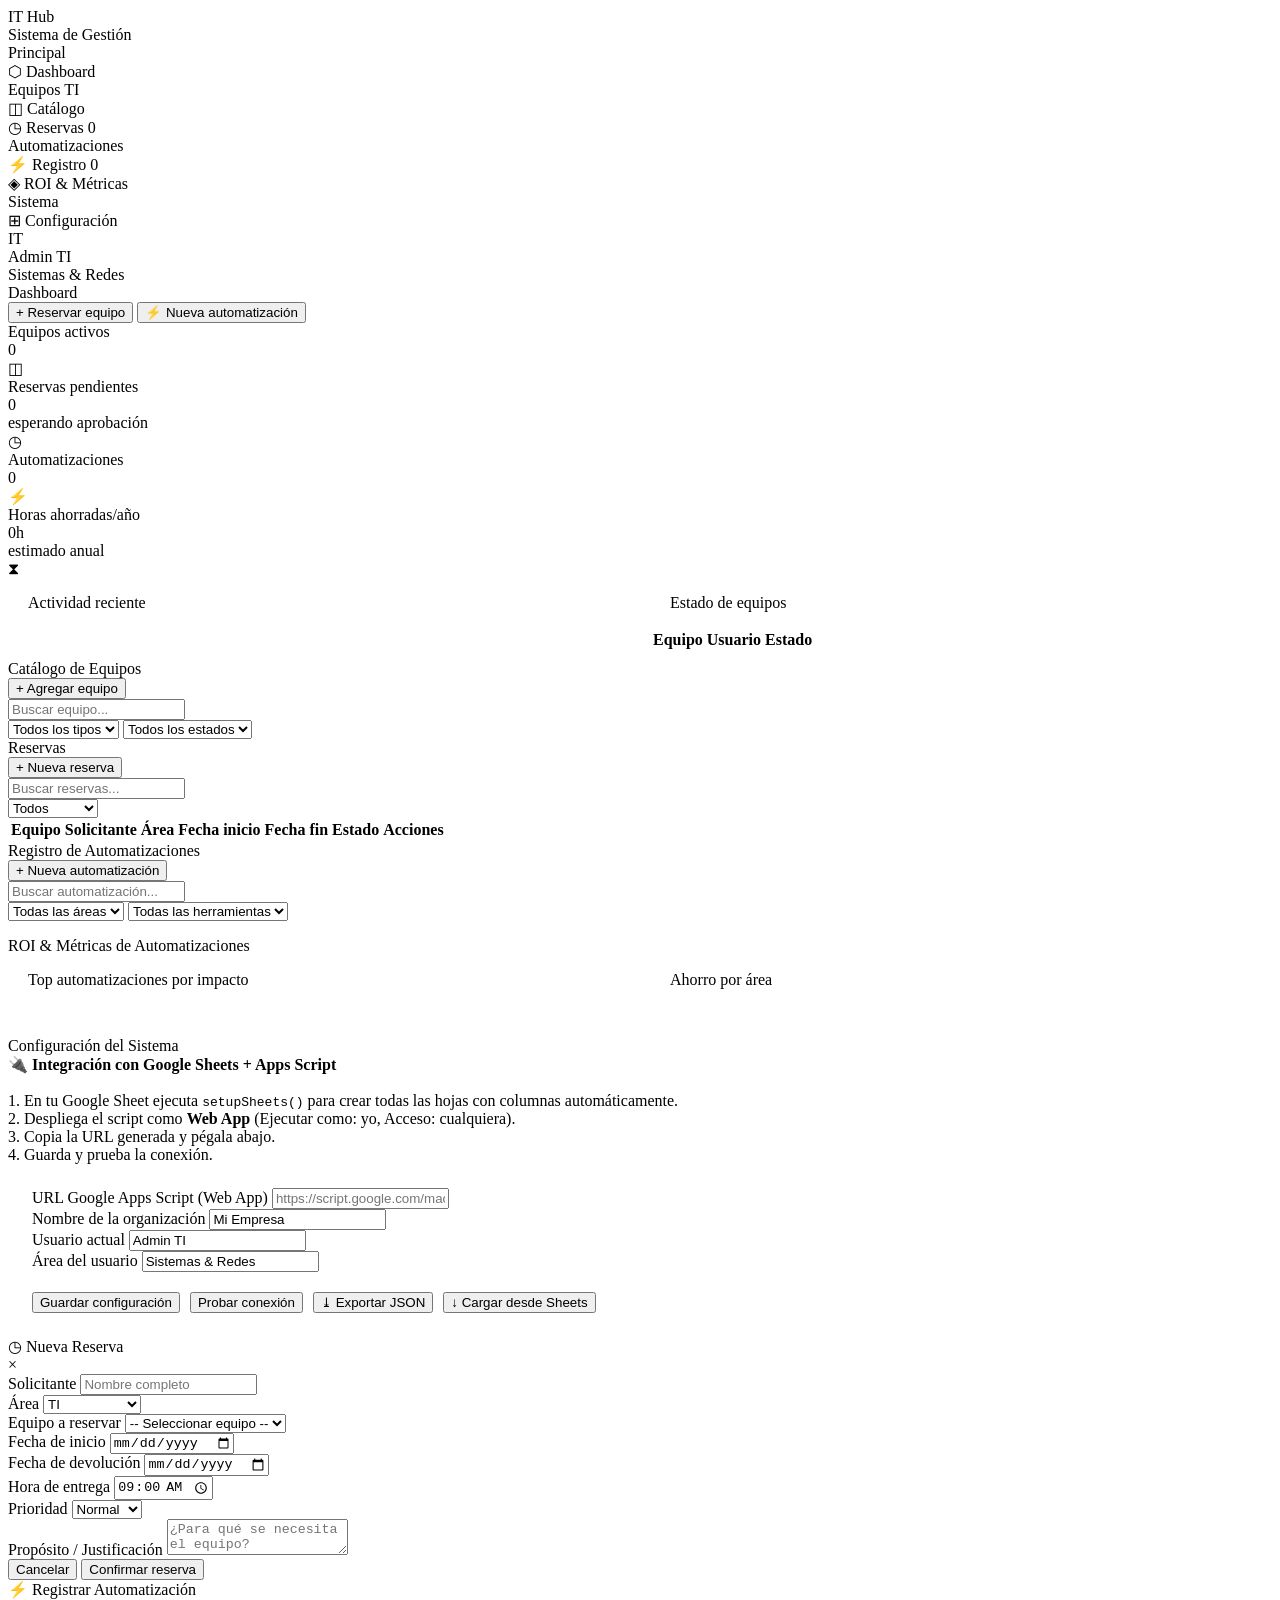
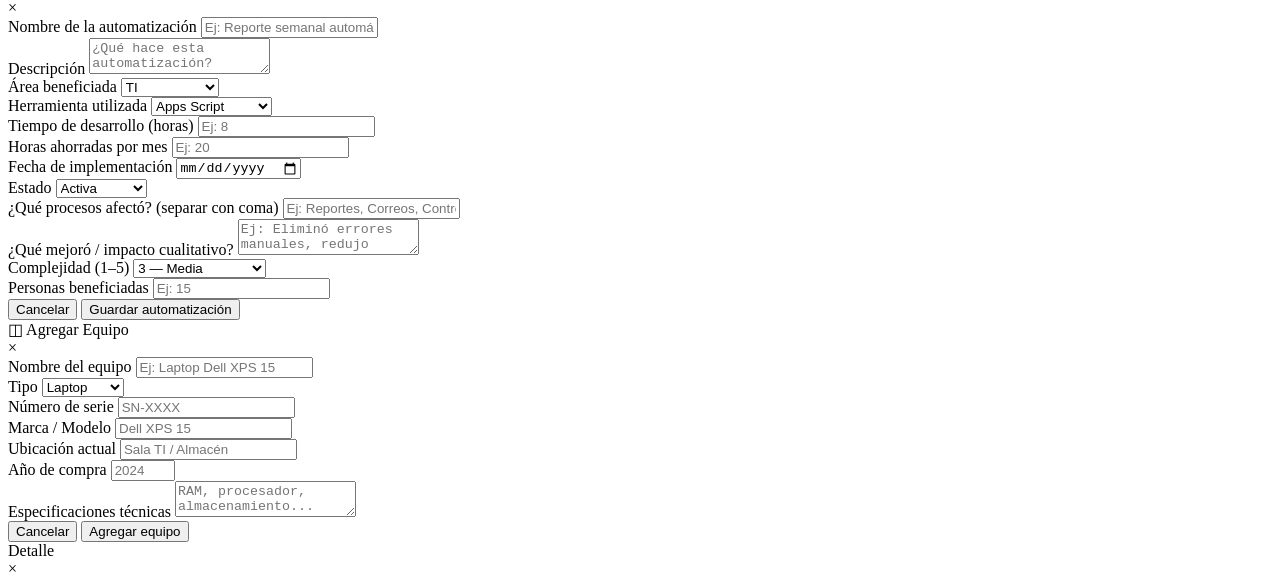
==== index.html @ d5c5d1ca "Fix link rel attribute for styles.css" ====
<!DOCTYPE html>
<html lang="es">
<head>
  <meta charset="UTF-8">
  <meta name="viewport" content="width=device-width, initial-scale=1.0">
  <title>IT Hub — Reservas & Automatizaciones</title>
  <link rel="css/stylesheet" href="styles.css">
</head>
<body>

<!-- SIDEBAR -->
<aside class="sidebar">
  <div class="logo">
    <div class="logo-mark"><div class="dot"></div> IT Hub</div>
    <div class="logo-sub">Sistema de Gestión</div>
  </div>
  <nav class="nav">
    <div class="nav-section-label">Principal</div>
    <div class="nav-item active" onclick="navigate('dashboard', this)">
      <span class="nav-icon">⬡</span> Dashboard
    </div>
    <div class="nav-section-label">Equipos TI</div>
    <div class="nav-item" onclick="navigate('catalogo', this)">
      <span class="nav-icon">◫</span> Catálogo
    </div>
    <div class="nav-item" onclick="navigate('reservas', this)">
      <span class="nav-icon">◷</span> Reservas
      <span class="nav-badge" id="badge-reservas">0</span>
    </div>
    <div class="nav-section-label">Automatizaciones</div>
    <div class="nav-item" onclick="navigate('automations', this)">
      <span class="nav-icon">⚡</span> Registro
      <span class="nav-badge" id="badge-auto">0</span>
    </div>
    <div class="nav-item" onclick="navigate('roi', this)">
      <span class="nav-icon">◈</span> ROI &amp; Métricas
    </div>
    <div class="nav-section-label">Sistema</div>
    <div class="nav-item" onclick="navigate('config', this)">
      <span class="nav-icon">⊞</span> Configuración
    </div>
  </nav>
  <div class="sidebar-footer">
    <div class="user-info">
      <div class="avatar">IT</div>
      <div>
        <div class="user-name" id="sidebar-user">Admin TI</div>
        <div class="user-role" id="sidebar-role">Sistemas &amp; Redes</div>
      </div>
    </div>
  </div>
</aside>

<!-- MAIN -->
<main class="main">
  <div class="topbar">
    <div class="page-title" id="page-title">Dashboard</div>
    <div class="topbar-actions">
      <button class="btn btn-ghost" onclick="openModal('modal-reserva')">+ Reservar equipo</button>
      <button class="btn btn-primary" onclick="openModal('modal-auto')">⚡ Nueva automatización</button>
    </div>
  </div>

  <div class="content">

    <!-- DASHBOARD -->
    <div class="page active" id="page-dashboard">
      <div class="stats-row">
        <div class="stat-card" style="--card-accent:var(--accent)">
          <div class="stat-label">Equipos activos</div>
          <div class="stat-value" id="st-equipos">0</div>
          <div class="stat-sub" id="st-equipos-sub"></div>
          <div class="stat-icon">◫</div>
        </div>
        <div class="stat-card" style="--card-accent:var(--accent4)">
          <div class="stat-label">Reservas pendientes</div>
          <div class="stat-value" id="st-reservas-hoy">0</div>
          <div class="stat-sub">esperando aprobación</div>
          <div class="stat-icon">◷</div>
        </div>
        <div class="stat-card" style="--card-accent:var(--accent2)">
          <div class="stat-label">Automatizaciones</div>
          <div class="stat-value" id="st-autos">0</div>
          <div class="stat-sub" id="st-autos-sub"></div>
          <div class="stat-icon">⚡</div>
        </div>
        <div class="stat-card" style="--card-accent:var(--accent3)">
          <div class="stat-label">Horas ahorradas/año</div>
          <div class="stat-value" id="st-horas">0h</div>
          <div class="stat-sub">estimado anual</div>
          <div class="stat-icon">⧗</div>
        </div>
      </div>
      <div style="display:grid;grid-template-columns:1fr 1fr;gap:20px">
        <div class="table-wrap">
          <div style="padding:16px 20px;border-bottom:1px solid var(--border)">
            <div class="section-title">Actividad reciente</div>
          </div>
          <div style="padding:16px 20px">
            <div class="timeline" id="timeline-activity"></div>
          </div>
        </div>
        <div class="table-wrap">
          <div style="padding:16px 20px;border-bottom:1px solid var(--border)">
            <div class="section-title">Estado de equipos</div>
          </div>
          <table>
            <thead><tr><th>Equipo</th><th>Usuario</th><th>Estado</th></tr></thead>
            <tbody id="table-dashboard-equipos"></tbody>
          </table>
        </div>
      </div>
    </div>

    <!-- CATÁLOGO -->
    <div class="page" id="page-catalogo">
      <div class="section-header">
        <div class="section-title">Catálogo de Equipos</div>
        <button class="btn btn-ghost" onclick="openModal('modal-equipo')">+ Agregar equipo</button>
      </div>
      <div class="table-filters">
        <div class="search-wrap">
          <input class="search-input" type="text" id="search-catalogo" placeholder="Buscar equipo..." oninput="renderCatalogo()">
        </div>
        <select class="filter-select" id="filter-tipo" onchange="renderCatalogo()">
          <option value="">Todos los tipos</option>
          <option>Laptop</option><option>Monitor</option><option>Teléfono</option>
          <option>Tablet</option><option>Proyector</option><option>Impresora</option>
          <option>Switch</option><option>Router</option><option>Servidor</option>
        </select>
        <select class="filter-select" id="filter-estado-cat" onchange="renderCatalogo()">
          <option value="">Todos los estados</option>
          <option>Disponible</option><option>En uso</option><option>Mantenimiento</option>
        </select>
      </div>
      <div class="equipment-grid" id="equip-grid"></div>
    </div>

    <!-- RESERVAS -->
    <div class="page" id="page-reservas">
      <div class="section-header">
        <div class="section-title">Reservas</div>
        <button class="btn btn-primary" onclick="openModal('modal-reserva')">+ Nueva reserva</button>
      </div>
      <div class="cal-strip" id="cal-strip"></div>
      <div class="table-wrap">
        <div class="table-filters">
          <div class="search-wrap">
            <input class="search-input" type="text" id="search-reservas" placeholder="Buscar reservas..." oninput="renderReservas()">
          </div>
          <select class="filter-select" id="filter-estado-res" onchange="renderReservas()">
            <option value="">Todos</option>
            <option>Aprobada</option><option>Pendiente</option>
            <option>Rechazada</option><option>Devuelta</option>
          </select>
        </div>
        <table>
          <thead>
            <tr>
              <th>Equipo</th><th>Solicitante</th><th>Área</th>
              <th>Fecha inicio</th><th>Fecha fin</th><th>Estado</th><th>Acciones</th>
            </tr>
          </thead>
          <tbody id="table-reservas"></tbody>
        </table>
      </div>
    </div>

    <!-- AUTOMATIZACIONES -->
    <div class="page" id="page-automations">
      <div class="section-header">
        <div class="section-title">Registro de Automatizaciones</div>
        <button class="btn btn-primary" onclick="openModal('modal-auto')">+ Nueva automatización</button>
      </div>
      <div class="table-filters" style="margin-bottom:16px">
        <div class="search-wrap">
          <input class="search-input" type="text" id="search-autos" placeholder="Buscar automatización..." oninput="renderAutos()">
        </div>
        <select class="filter-select" id="filter-area-auto" onchange="renderAutos()">
          <option value="">Todas las áreas</option>
          <option>TI</option><option>RRHH</option><option>Finanzas</option>
          <option>Operaciones</option><option>Ventas</option><option>Logística</option><option>Marketing</option>
        </select>
        <select class="filter-select" id="filter-herramienta" onchange="renderAutos()">
          <option value="">Todas las herramientas</option>
          <option>Apps Script</option><option>Power Automate</option><option>Python</option>
          <option>Zapier</option><option>Make</option><option>n8n</option>
        </select>
      </div>
      <div class="auto-grid" id="auto-grid"></div>
    </div>

    <!-- ROI -->
    <div class="page" id="page-roi">
      <div class="section-header">
        <div class="section-title">ROI &amp; Métricas de Automatizaciones</div>
      </div>
      <div class="roi-box" id="roi-summary"></div>
      <div style="display:grid;grid-template-columns:1fr 1fr;gap:20px">
        <div class="table-wrap">
          <div style="padding:16px 20px;border-bottom:1px solid var(--border)">
            <div class="section-title">Top automatizaciones por impacto</div>
          </div>
          <div style="padding:16px 20px" id="roi-top-list"></div>
        </div>
        <div class="table-wrap">
          <div style="padding:16px 20px;border-bottom:1px solid var(--border)">
            <div class="section-title">Ahorro por área</div>
          </div>
          <div style="padding:16px 20px" id="roi-by-area"></div>
        </div>
      </div>
    </div>

    <!-- CONFIG -->
    <div class="page" id="page-config">
      <div class="section-header">
        <div class="section-title">Configuración del Sistema</div>
      </div>
      <div class="gs-info">
        <strong>🔌 Integración con Google Sheets + Apps Script</strong><br><br>
        1. En tu Google Sheet ejecuta <code>setupSheets()</code> para crear todas las hojas con columnas automáticamente.<br>
        2. Despliega el script como <strong>Web App</strong> (Ejecutar como: yo, Acceso: cualquiera).<br>
        3. Copia la URL generada y pégala abajo.<br>
        4. Guarda y prueba la conexión.
      </div>
      <div class="table-wrap" style="padding:24px">
        <div class="form-grid">
          <div class="form-group">
            <label class="form-label">URL Google Apps Script (Web App)</label>
            <input class="form-input" type="text" id="gs-url" placeholder="https://script.google.com/macros/s/.../exec">
          </div>
          <div class="form-group">
            <label class="form-label">Nombre de la organización</label>
            <input class="form-input" type="text" id="org-name" value="Mi Empresa">
          </div>
          <div class="form-group">
            <label class="form-label">Usuario actual</label>
            <input class="form-input" type="text" id="current-user" value="Admin TI">
          </div>
          <div class="form-group">
            <label class="form-label">Área del usuario</label>
            <input class="form-input" type="text" id="current-area" value="Sistemas &amp; Redes">
          </div>
        </div>
        <div style="margin-top:20px;display:flex;gap:10px">
          <button class="btn btn-primary" onclick="saveConfig()">Guardar configuración</button>
          <button class="btn btn-ghost" onclick="testConnection()">Probar conexión</button>
          <button class="btn btn-ghost" onclick="exportData()">⤓ Exportar JSON</button>
          <button class="btn btn-ghost" onclick="loadFromGS()">↓ Cargar desde Sheets</button>
        </div>
      </div>
    </div>

  </div><!-- /content -->
</main>

<!-- MODAL: Nueva Reserva -->
<div class="modal-overlay" id="modal-reserva">
  <div class="modal">
    <div class="modal-header">
      <div class="modal-title">◷ Nueva Reserva</div>
      <div class="modal-close" onclick="closeModal('modal-reserva')">×</div>
    </div>
    <div class="modal-body">
      <div class="form-grid">
        <div class="form-group">
          <label class="form-label">Solicitante</label>
          <input class="form-input" id="r-solicitante" type="text" placeholder="Nombre completo">
        </div>
        <div class="form-group">
          <label class="form-label">Área</label>
          <select class="form-select" id="r-area">
            <option>TI</option><option>RRHH</option><option>Finanzas</option>
            <option>Operaciones</option><option>Ventas</option><option>Logística</option><option>Marketing</option>
          </select>
        </div>
        <div class="form-group form-full">
          <label class="form-label">Equipo a reservar</label>
          <select class="form-select" id="r-equipo"><option value="">-- Seleccionar equipo --</option></select>
        </div>
        <div class="form-group">
          <label class="form-label">Fecha de inicio</label>
          <input class="form-input" id="r-inicio" type="date">
        </div>
        <div class="form-group">
          <label class="form-label">Fecha de devolución</label>
          <input class="form-input" id="r-fin" type="date">
        </div>
        <div class="form-group">
          <label class="form-label">Hora de entrega</label>
          <input class="form-input" id="r-hora" type="time" value="09:00">
        </div>
        <div class="form-group">
          <label class="form-label">Prioridad</label>
          <select class="form-select" id="r-prioridad">
            <option>Normal</option><option>Urgente</option><option>Baja</option>
          </select>
        </div>
        <div class="form-group form-full">
          <label class="form-label">Propósito / Justificación</label>
          <textarea class="form-textarea" id="r-proposito" placeholder="¿Para qué se necesita el equipo?"></textarea>
        </div>
      </div>
    </div>
    <div class="modal-footer">
      <button class="btn btn-ghost" onclick="closeModal('modal-reserva')">Cancelar</button>
      <button class="btn btn-primary" onclick="saveReserva()">Confirmar reserva</button>
    </div>
  </div>
</div>

<!-- MODAL: Nueva Automatización -->
<div class="modal-overlay" id="modal-auto">
  <div class="modal" style="max-width:640px">
    <div class="modal-header">
      <div class="modal-title">⚡ Registrar Automatización</div>
      <div class="modal-close" onclick="closeModal('modal-auto')">×</div>
    </div>
    <div class="modal-body">
      <div class="form-grid">
        <div class="form-group form-full">
          <label class="form-label">Nombre de la automatización</label>
          <input class="form-input" id="a-nombre" type="text" placeholder="Ej: Reporte semanal automático">
        </div>
        <div class="form-group form-full">
          <label class="form-label">Descripción</label>
          <textarea class="form-textarea" id="a-descripcion" placeholder="¿Qué hace esta automatización?"></textarea>
        </div>
        <div class="form-group">
          <label class="form-label">Área beneficiada</label>
          <select class="form-select" id="a-area">
            <option>TI</option><option>RRHH</option><option>Finanzas</option>
            <option>Operaciones</option><option>Ventas</option><option>Logística</option><option>Marketing</option>
          </select>
        </div>
        <div class="form-group">
          <label class="form-label">Herramienta utilizada</label>
          <select class="form-select" id="a-herramienta">
            <option>Apps Script</option><option>Power Automate</option><option>Python</option>
            <option>Zapier</option><option>Make</option><option>n8n</option><option>Otro</option>
          </select>
        </div>
        <div class="form-group">
          <label class="form-label">Tiempo de desarrollo (horas)</label>
          <input class="form-input" id="a-dev-horas" type="number" min="0.5" step="0.5" placeholder="Ej: 8">
        </div>
        <div class="form-group">
          <label class="form-label">Horas ahorradas por mes</label>
          <input class="form-input" id="a-ahorro" type="number" min="0" step="0.5" placeholder="Ej: 20">
        </div>
        <div class="form-group">
          <label class="form-label">Fecha de implementación</label>
          <input class="form-input" id="a-fecha" type="date">
        </div>
        <div class="form-group">
          <label class="form-label">Estado</label>
          <select class="form-select" id="a-estado">
            <option>Activa</option><option>En pruebas</option><option>Pausada</option><option>Deprecada</option>
          </select>
        </div>
        <div class="form-group form-full">
          <label class="form-label">¿Qué procesos afectó? (separar con coma)</label>
          <input class="form-input" id="a-afecto" type="text" placeholder="Ej: Reportes, Correos, Control de BD">
        </div>
        <div class="form-group form-full">
          <label class="form-label">¿Qué mejoró / impacto cualitativo?</label>
          <textarea class="form-textarea" id="a-mejoro" placeholder="Ej: Eliminó errores manuales, redujo tiempo de respuesta..."></textarea>
        </div>
        <div class="form-group">
          <label class="form-label">Complejidad (1–5)</label>
          <select class="form-select" id="a-complejidad">
            <option value="1">1 — Muy simple</option>
            <option value="2">2 — Simple</option>
            <option value="3" selected>3 — Media</option>
            <option value="4">4 — Compleja</option>
            <option value="5">5 — Muy compleja</option>
          </select>
        </div>
        <div class="form-group">
          <label class="form-label">Personas beneficiadas</label>
          <input class="form-input" id="a-personas" type="number" min="1" placeholder="Ej: 15">
        </div>
      </div>
    </div>
    <div class="modal-footer">
      <button class="btn btn-ghost" onclick="closeModal('modal-auto')">Cancelar</button>
      <button class="btn btn-primary" onclick="saveAuto()">Guardar automatización</button>
    </div>
  </div>
</div>

<!-- MODAL: Agregar Equipo -->
<div class="modal-overlay" id="modal-equipo">
  <div class="modal">
    <div class="modal-header">
      <div class="modal-title">◫ Agregar Equipo</div>
      <div class="modal-close" onclick="closeModal('modal-equipo')">×</div>
    </div>
    <div class="modal-body">
      <div class="form-grid">
        <div class="form-group form-full">
          <label class="form-label">Nombre del equipo</label>
          <input class="form-input" id="e-nombre" type="text" placeholder="Ej: Laptop Dell XPS 15">
        </div>
        <div class="form-group">
          <label class="form-label">Tipo</label>
          <select class="form-select" id="e-tipo">
            <option>Laptop</option><option>Monitor</option><option>Teléfono</option>
            <option>Tablet</option><option>Proyector</option><option>Impresora</option>
            <option>Switch</option><option>Router</option><option>Servidor</option>
          </select>
        </div>
        <div class="form-group">
          <label class="form-label">Número de serie</label>
          <input class="form-input" id="e-serie" type="text" placeholder="SN-XXXX">
        </div>
        <div class="form-group">
          <label class="form-label">Marca / Modelo</label>
          <input class="form-input" id="e-modelo" type="text" placeholder="Dell XPS 15">
        </div>
        <div class="form-group">
          <label class="form-label">Ubicación actual</label>
          <input class="form-input" id="e-ubicacion" type="text" placeholder="Sala TI / Almacén">
        </div>
        <div class="form-group">
          <label class="form-label">Año de compra</label>
          <input class="form-input" id="e-anio" type="number" placeholder="2024" min="2000" max="2030">
        </div>
        <div class="form-group form-full">
          <label class="form-label">Especificaciones técnicas</label>
          <textarea class="form-textarea" id="e-specs" placeholder="RAM, procesador, almacenamiento..."></textarea>
        </div>
      </div>
    </div>
    <div class="modal-footer">
      <button class="btn btn-ghost" onclick="closeModal('modal-equipo')">Cancelar</button>
      <button class="btn btn-primary" onclick="saveEquipo()">Agregar equipo</button>
    </div>
  </div>
</div>

<!-- MODAL: Detalle -->
<div class="modal-overlay" id="modal-detail">
  <div class="modal" style="max-width:500px">
    <div class="modal-header">
      <div class="modal-title" id="detail-title">Detalle</div>
      <div class="modal-close" onclick="closeModal('modal-detail')">×</div>
    </div>
    <div class="modal-body" id="detail-body"></div>
    <div class="modal-footer" id="detail-footer"></div>
  </div>
</div>

<!-- TOASTS -->
<div class="toast-container" id="toasts"></div>

<script src="app.js"></script>
</body>
</html>
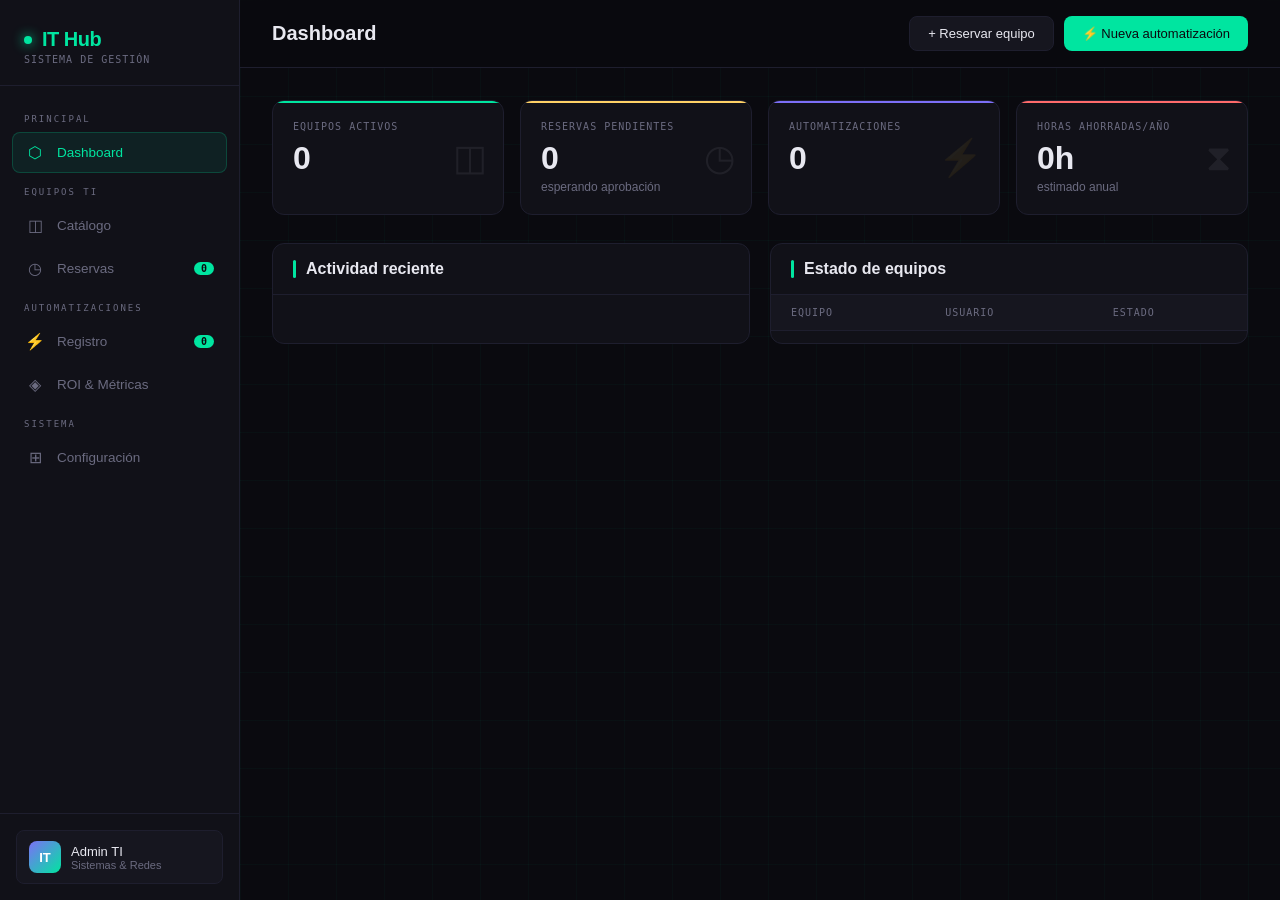
==== commit a6899c8f: "Fix link to stylesheet in index.html" ====
--- a/index.html
+++ b/index.html
@@ -4,7 +4,7 @@
   <meta charset="UTF-8">
   <meta name="viewport" content="width=device-width, initial-scale=1.0">
   <title>IT Hub — Reservas & Automatizaciones</title>
-  <link rel="css/stylesheet" href="styles.css">
+  <link rel="stylesheet" href="css/style.css">
 </head>
 <body>
 
--- a/css/style.css
+++ b/css/style.css
@@ -0,0 +1,1009 @@
+:root {
+    --bg: #0a0a0f;
+    --surface: #111118;
+    --surface2: #16161f;
+    --border: #1e1e2e;
+    --accent: #00e5a0;
+    --accent2: #7c6ff7;
+    --accent3: #ff6b6b;
+    --accent4: #ffd166;
+    --text: #e8e8f0;
+    --muted: #6b6b80;
+    --card-glow: rgba(0,229,160,0.06);
+  }
+
+  * { margin: 0; padding: 0; box-sizing: border-box; }
+
+  body {
+    font-family: 'IBM Plex Sans', sans-serif;
+    background: var(--bg);
+    color: var(--text);
+    min-height: 100vh;
+    overflow-x: hidden;
+  }
+
+  /* GRID BACKGROUND */
+  body::before {
+    content: '';
+    position: fixed;
+    inset: 0;
+    background-image:
+      linear-gradient(rgba(0,229,160,0.03) 1px, transparent 1px),
+      linear-gradient(90deg, rgba(0,229,160,0.03) 1px, transparent 1px);
+    background-size: 48px 48px;
+    pointer-events: none;
+    z-index: 0;
+  }
+
+  /* SIDEBAR */
+  .sidebar {
+    position: fixed;
+    left: 0; top: 0; bottom: 0;
+    width: 240px;
+    background: var(--surface);
+    border-right: 1px solid var(--border);
+    display: flex;
+    flex-direction: column;
+    z-index: 100;
+    padding: 0;
+  }
+
+  .logo {
+    padding: 28px 24px 20px;
+    border-bottom: 1px solid var(--border);
+  }
+
+  .logo-mark {
+    font-family: 'Syne', sans-serif;
+    font-weight: 800;
+    font-size: 20px;
+    color: var(--accent);
+    letter-spacing: -0.5px;
+    display: flex;
+    align-items: center;
+    gap: 10px;
+  }
+
+  .logo-mark .dot {
+    width: 8px; height: 8px;
+    background: var(--accent);
+    border-radius: 50%;
+    box-shadow: 0 0 12px var(--accent);
+    animation: pulse 2s ease-in-out infinite;
+  }
+
+  @keyframes pulse {
+    0%, 100% { opacity: 1; transform: scale(1); }
+    50% { opacity: 0.5; transform: scale(0.8); }
+  }
+
+  .logo-sub {
+    font-family: 'IBM Plex Mono', monospace;
+    font-size: 10px;
+    color: var(--muted);
+    margin-top: 3px;
+    letter-spacing: 1px;
+    text-transform: uppercase;
+  }
+
+  .nav {
+    flex: 1;
+    padding: 16px 12px;
+    display: flex;
+    flex-direction: column;
+    gap: 2px;
+  }
+
+  .nav-section-label {
+    font-family: 'IBM Plex Mono', monospace;
+    font-size: 9px;
+    color: var(--muted);
+    letter-spacing: 2px;
+    text-transform: uppercase;
+    padding: 12px 12px 6px;
+  }
+
+  .nav-item {
+    display: flex;
+    align-items: center;
+    gap: 12px;
+    padding: 10px 12px;
+    border-radius: 8px;
+    cursor: pointer;
+    transition: all 0.2s;
+    font-size: 13.5px;
+    color: var(--muted);
+    border: 1px solid transparent;
+    position: relative;
+  }
+
+  .nav-item:hover {
+    background: var(--surface2);
+    color: var(--text);
+    border-color: var(--border);
+  }
+
+  .nav-item.active {
+    background: rgba(0,229,160,0.08);
+    color: var(--accent);
+    border-color: rgba(0,229,160,0.2);
+  }
+
+  .nav-item.active .nav-icon { color: var(--accent); }
+
+  .nav-icon { font-size: 16px; width: 20px; text-align: center; }
+
+  .nav-badge {
+    margin-left: auto;
+    background: var(--accent);
+    color: var(--bg);
+    font-family: 'IBM Plex Mono', monospace;
+    font-size: 10px;
+    font-weight: 600;
+    padding: 1px 7px;
+    border-radius: 10px;
+  }
+
+  .sidebar-footer {
+    padding: 16px;
+    border-top: 1px solid var(--border);
+  }
+
+  .user-info {
+    display: flex;
+    align-items: center;
+    gap: 10px;
+    padding: 10px 12px;
+    border-radius: 8px;
+    background: var(--surface2);
+    border: 1px solid var(--border);
+  }
+
+  .avatar {
+    width: 32px; height: 32px;
+    border-radius: 8px;
+    background: linear-gradient(135deg, var(--accent2), var(--accent));
+    display: flex; align-items: center; justify-content: center;
+    font-family: 'Syne', sans-serif;
+    font-weight: 700;
+    font-size: 13px;
+    color: white;
+  }
+
+  .user-name { font-size: 13px; font-weight: 500; }
+  .user-role { font-size: 11px; color: var(--muted); }
+
+  /* MAIN */
+  .main {
+    margin-left: 240px;
+    min-height: 100vh;
+    position: relative;
+    z-index: 1;
+  }
+
+  /* TOPBAR */
+  .topbar {
+    position: sticky;
+    top: 0;
+    background: rgba(10,10,15,0.85);
+    backdrop-filter: blur(20px);
+    border-bottom: 1px solid var(--border);
+    padding: 16px 32px;
+    display: flex;
+    align-items: center;
+    justify-content: space-between;
+    z-index: 50;
+  }
+
+  .page-title {
+    font-family: 'Syne', sans-serif;
+    font-size: 20px;
+    font-weight: 700;
+    color: var(--text);
+  }
+
+  .topbar-actions { display: flex; gap: 10px; }
+
+  .btn {
+    display: inline-flex;
+    align-items: center;
+    gap: 8px;
+    padding: 9px 18px;
+    border-radius: 8px;
+    font-size: 13px;
+    font-weight: 500;
+    cursor: pointer;
+    border: none;
+    transition: all 0.2s;
+    font-family: 'IBM Plex Sans', sans-serif;
+  }
+
+  .btn-primary {
+    background: var(--accent);
+    color: var(--bg);
+  }
+
+  .btn-primary:hover { background: #00ffb5; transform: translateY(-1px); box-shadow: 0 4px 20px rgba(0,229,160,0.3); }
+
+  .btn-ghost {
+    background: var(--surface2);
+    color: var(--text);
+    border: 1px solid var(--border);
+  }
+
+  .btn-ghost:hover { border-color: var(--accent); color: var(--accent); }
+
+  .btn-danger {
+    background: rgba(255,107,107,0.15);
+    color: var(--accent3);
+    border: 1px solid rgba(255,107,107,0.3);
+  }
+  .btn-danger:hover { background: rgba(255,107,107,0.25); }
+
+  /* CONTENT */
+  .content { padding: 32px; }
+
+  /* PAGES */
+  .page { display: none; }
+  .page.active { display: block; }
+
+  /* STATS ROW */
+  .stats-row {
+    display: grid;
+    grid-template-columns: repeat(4, 1fr);
+    gap: 16px;
+    margin-bottom: 28px;
+  }
+
+  .stat-card {
+    background: var(--surface);
+    border: 1px solid var(--border);
+    border-radius: 12px;
+    padding: 20px;
+    position: relative;
+    overflow: hidden;
+    transition: all 0.25s;
+  }
+
+  .stat-card:hover {
+    border-color: rgba(0,229,160,0.3);
+    transform: translateY(-2px);
+    box-shadow: 0 8px 32px rgba(0,0,0,0.3);
+  }
+
+  .stat-card::before {
+    content: '';
+    position: absolute;
+    top: 0; left: 0; right: 0;
+    height: 2px;
+    background: var(--card-accent, var(--accent));
+  }
+
+  .stat-label {
+    font-family: 'IBM Plex Mono', monospace;
+    font-size: 10px;
+    color: var(--muted);
+    text-transform: uppercase;
+    letter-spacing: 1px;
+    margin-bottom: 10px;
+  }
+
+  .stat-value {
+    font-family: 'Syne', sans-serif;
+    font-size: 32px;
+    font-weight: 800;
+    color: var(--text);
+    line-height: 1;
+    margin-bottom: 6px;
+  }
+
+  .stat-sub { font-size: 12px; color: var(--muted); }
+
+  .stat-icon {
+    position: absolute;
+    right: 16px; top: 50%;
+    transform: translateY(-50%);
+    font-size: 36px;
+    opacity: 0.07;
+  }
+
+  /* SECTION HEADER */
+  .section-header {
+    display: flex;
+    align-items: center;
+    justify-content: space-between;
+    margin-bottom: 16px;
+  }
+
+  .section-title {
+    font-family: 'Syne', sans-serif;
+    font-size: 16px;
+    font-weight: 700;
+    display: flex;
+    align-items: center;
+    gap: 10px;
+  }
+
+  .section-title::before {
+    content: '';
+    width: 3px; height: 18px;
+    background: var(--accent);
+    border-radius: 2px;
+  }
+
+  /* TABLE */
+  .table-wrap {
+    background: var(--surface);
+    border: 1px solid var(--border);
+    border-radius: 12px;
+    overflow: hidden;
+  }
+
+  .table-filters {
+    padding: 16px 20px;
+    border-bottom: 1px solid var(--border);
+    display: flex;
+    gap: 10px;
+    align-items: center;
+    flex-wrap: wrap;
+  }
+
+  .search-input {
+    flex: 1;
+    min-width: 200px;
+    background: var(--surface2);
+    border: 1px solid var(--border);
+    border-radius: 8px;
+    padding: 8px 14px 8px 36px;
+    color: var(--text);
+    font-size: 13px;
+    font-family: 'IBM Plex Sans', sans-serif;
+    outline: none;
+    transition: border-color 0.2s;
+    position: relative;
+  }
+
+  .search-wrap { position: relative; flex: 1; min-width: 200px; }
+  .search-wrap::before {
+    content: '⌕';
+    position: absolute;
+    left: 12px; top: 50%;
+    transform: translateY(-50%);
+    color: var(--muted);
+    font-size: 16px;
+    z-index: 1;
+    pointer-events: none;
+  }
+
+  .search-input:focus { border-color: var(--accent); }
+
+  .filter-select {
+    background: var(--surface2);
+    border: 1px solid var(--border);
+    border-radius: 8px;
+    padding: 8px 12px;
+    color: var(--text);
+    font-size: 13px;
+    font-family: 'IBM Plex Sans', sans-serif;
+    outline: none;
+    cursor: pointer;
+  }
+
+  .filter-select:focus { border-color: var(--accent); }
+
+  table { width: 100%; border-collapse: collapse; }
+
+  thead tr {
+    background: var(--surface2);
+    border-bottom: 1px solid var(--border);
+  }
+
+  th {
+    padding: 12px 20px;
+    text-align: left;
+    font-family: 'IBM Plex Mono', monospace;
+    font-size: 10px;
+    color: var(--muted);
+    letter-spacing: 1px;
+    text-transform: uppercase;
+    font-weight: 500;
+  }
+
+  td {
+    padding: 14px 20px;
+    border-bottom: 1px solid var(--border);
+    font-size: 13.5px;
+    vertical-align: middle;
+  }
+
+  tr:last-child td { border-bottom: none; }
+
+  tbody tr {
+    transition: background 0.15s;
+    cursor: pointer;
+  }
+
+  tbody tr:hover { background: rgba(255,255,255,0.02); }
+
+  /* BADGES */
+  .badge {
+    display: inline-flex;
+    align-items: center;
+    gap: 5px;
+    padding: 3px 10px;
+    border-radius: 20px;
+    font-size: 11px;
+    font-weight: 500;
+    font-family: 'IBM Plex Mono', monospace;
+  }
+
+  .badge-green { background: rgba(0,229,160,0.12); color: var(--accent); border: 1px solid rgba(0,229,160,0.2); }
+  .badge-yellow { background: rgba(255,209,102,0.12); color: var(--accent4); border: 1px solid rgba(255,209,102,0.2); }
+  .badge-red { background: rgba(255,107,107,0.12); color: var(--accent3); border: 1px solid rgba(255,107,107,0.2); }
+  .badge-purple { background: rgba(124,111,247,0.12); color: var(--accent2); border: 1px solid rgba(124,111,247,0.2); }
+  .badge-gray { background: rgba(107,107,128,0.12); color: var(--muted); border: 1px solid rgba(107,107,128,0.2); }
+
+  /* EQUIPMENT GRID */
+  .equipment-grid {
+    display: grid;
+    grid-template-columns: repeat(auto-fill, minmax(260px, 1fr));
+    gap: 16px;
+    margin-top: 16px;
+  }
+
+  .equip-card {
+    background: var(--surface);
+    border: 1px solid var(--border);
+    border-radius: 12px;
+    padding: 20px;
+    cursor: pointer;
+    transition: all 0.25s;
+    position: relative;
+    overflow: hidden;
+  }
+
+  .equip-card:hover {
+    border-color: var(--accent);
+    box-shadow: 0 0 0 1px rgba(0,229,160,0.1), 0 8px 32px rgba(0,0,0,0.3);
+    transform: translateY(-2px);
+  }
+
+  .equip-card.unavailable {
+    opacity: 0.6;
+    cursor: not-allowed;
+  }
+
+  .equip-card.unavailable:hover {
+    transform: none;
+    border-color: var(--accent3);
+  }
+
+  .equip-header {
+    display: flex;
+    justify-content: space-between;
+    align-items: flex-start;
+    margin-bottom: 14px;
+  }
+
+  .equip-icon {
+    font-size: 28px;
+    width: 48px; height: 48px;
+    background: var(--surface2);
+    border: 1px solid var(--border);
+    border-radius: 10px;
+    display: flex;
+    align-items: center;
+    justify-content: center;
+  }
+
+  .equip-name {
+    font-family: 'Syne', sans-serif;
+    font-size: 15px;
+    font-weight: 700;
+    margin-bottom: 4px;
+  }
+
+  .equip-model {
+    font-family: 'IBM Plex Mono', monospace;
+    font-size: 11px;
+    color: var(--muted);
+  }
+
+  .equip-meta {
+    display: grid;
+    grid-template-columns: 1fr 1fr;
+    gap: 8px;
+    margin-top: 14px;
+    padding-top: 14px;
+    border-top: 1px solid var(--border);
+  }
+
+  .equip-meta-item label {
+    font-size: 10px;
+    color: var(--muted);
+    display: block;
+    margin-bottom: 2px;
+    font-family: 'IBM Plex Mono', monospace;
+    text-transform: uppercase;
+    letter-spacing: 0.5px;
+  }
+
+  .equip-meta-item span { font-size: 12.5px; }
+
+  /* MODAL */
+  .modal-overlay {
+    position: fixed;
+    inset: 0;
+    background: rgba(0,0,0,0.7);
+    backdrop-filter: blur(8px);
+    z-index: 1000;
+    display: none;
+    align-items: center;
+    justify-content: center;
+    padding: 20px;
+  }
+
+  .modal-overlay.open { display: flex; }
+
+  .modal {
+    background: var(--surface);
+    border: 1px solid var(--border);
+    border-radius: 16px;
+    width: 100%;
+    max-width: 560px;
+    max-height: 85vh;
+    overflow-y: auto;
+    box-shadow: 0 32px 80px rgba(0,0,0,0.6), 0 0 0 1px rgba(255,255,255,0.05);
+    animation: modalIn 0.25s ease;
+  }
+
+  @keyframes modalIn {
+    from { opacity: 0; transform: scale(0.95) translateY(10px); }
+    to { opacity: 1; transform: scale(1) translateY(0); }
+  }
+
+  .modal-header {
+    padding: 24px 28px 20px;
+    border-bottom: 1px solid var(--border);
+    display: flex;
+    justify-content: space-between;
+    align-items: center;
+  }
+
+  .modal-title {
+    font-family: 'Syne', sans-serif;
+    font-size: 18px;
+    font-weight: 700;
+  }
+
+  .modal-close {
+    width: 32px; height: 32px;
+    border-radius: 8px;
+    background: var(--surface2);
+    border: 1px solid var(--border);
+    color: var(--muted);
+    cursor: pointer;
+    display: flex;
+    align-items: center;
+    justify-content: center;
+    font-size: 18px;
+    transition: all 0.2s;
+  }
+
+  .modal-close:hover { color: var(--text); border-color: var(--accent3); }
+
+  .modal-body { padding: 24px 28px; }
+  .modal-footer {
+    padding: 16px 28px 24px;
+    display: flex;
+    gap: 10px;
+    justify-content: flex-end;
+  }
+
+  /* FORM */
+  .form-grid { display: grid; grid-template-columns: 1fr 1fr; gap: 16px; }
+  .form-full { grid-column: 1 / -1; }
+
+  .form-group { display: flex; flex-direction: column; gap: 6px; }
+
+  .form-label {
+    font-family: 'IBM Plex Mono', monospace;
+    font-size: 11px;
+    color: var(--muted);
+    text-transform: uppercase;
+    letter-spacing: 0.8px;
+  }
+
+  .form-input, .form-select, .form-textarea {
+    background: var(--surface2);
+    border: 1px solid var(--border);
+    border-radius: 8px;
+    padding: 10px 14px;
+    color: var(--text);
+    font-size: 13.5px;
+    font-family: 'IBM Plex Sans', sans-serif;
+    outline: none;
+    transition: border-color 0.2s;
+    width: 100%;
+  }
+
+  .form-input:focus, .form-select:focus, .form-textarea:focus {
+    border-color: var(--accent);
+    box-shadow: 0 0 0 3px rgba(0,229,160,0.08);
+  }
+
+  .form-textarea { resize: vertical; min-height: 80px; }
+
+  /* AUTOMATION CARD */
+  .auto-grid {
+    display: grid;
+    grid-template-columns: repeat(auto-fill, minmax(340px, 1fr));
+    gap: 16px;
+    margin-top: 16px;
+  }
+
+  .auto-card {
+    background: var(--surface);
+    border: 1px solid var(--border);
+    border-radius: 12px;
+    padding: 22px;
+    transition: all 0.25s;
+    cursor: pointer;
+    position: relative;
+    overflow: hidden;
+  }
+
+  .auto-card::after {
+    content: '';
+    position: absolute;
+    inset: 0;
+    background: linear-gradient(135deg, rgba(124,111,247,0.04), transparent);
+    pointer-events: none;
+  }
+
+  .auto-card:hover {
+    border-color: var(--accent2);
+    box-shadow: 0 0 0 1px rgba(124,111,247,0.15), 0 8px 32px rgba(0,0,0,0.3);
+    transform: translateY(-2px);
+  }
+
+  .auto-title {
+    font-family: 'Syne', sans-serif;
+    font-size: 15px;
+    font-weight: 700;
+    margin-bottom: 6px;
+  }
+
+  .auto-desc {
+    font-size: 12.5px;
+    color: var(--muted);
+    margin-bottom: 16px;
+    line-height: 1.5;
+  }
+
+  .auto-metrics {
+    display: grid;
+    grid-template-columns: 1fr 1fr;
+    gap: 10px;
+    margin-bottom: 14px;
+  }
+
+  .metric-box {
+    background: var(--surface2);
+    border: 1px solid var(--border);
+    border-radius: 8px;
+    padding: 10px 12px;
+  }
+
+  .metric-label {
+    font-family: 'IBM Plex Mono', monospace;
+    font-size: 9px;
+    color: var(--muted);
+    text-transform: uppercase;
+    letter-spacing: 1px;
+    margin-bottom: 4px;
+  }
+
+  .metric-value {
+    font-family: 'Syne', sans-serif;
+    font-size: 16px;
+    font-weight: 700;
+    color: var(--accent);
+  }
+
+  .metric-value.purple { color: var(--accent2); }
+  .metric-value.yellow { color: var(--accent4); }
+  .metric-value.red { color: var(--accent3); }
+
+  .auto-footer {
+    display: flex;
+    align-items: center;
+    justify-content: space-between;
+    padding-top: 14px;
+    border-top: 1px solid var(--border);
+  }
+
+  .auto-area {
+    font-size: 12px;
+    color: var(--muted);
+  }
+
+  /* TIMELINE */
+  .timeline {
+    position: relative;
+    padding-left: 24px;
+    margin-top: 16px;
+  }
+
+  .timeline::before {
+    content: '';
+    position: absolute;
+    left: 7px; top: 0; bottom: 0;
+    width: 1px;
+    background: var(--border);
+  }
+
+  .tl-item {
+    position: relative;
+    padding-bottom: 24px;
+  }
+
+  .tl-dot {
+    position: absolute;
+    left: -20px; top: 4px;
+    width: 10px; height: 10px;
+    border-radius: 50%;
+    background: var(--accent);
+    border: 2px solid var(--bg);
+    box-shadow: 0 0 8px var(--accent);
+  }
+
+  .tl-dot.purple { background: var(--accent2); box-shadow: 0 0 8px var(--accent2); }
+  .tl-dot.yellow { background: var(--accent4); box-shadow: 0 0 8px var(--accent4); }
+
+  .tl-date {
+    font-family: 'IBM Plex Mono', monospace;
+    font-size: 10px;
+    color: var(--muted);
+    margin-bottom: 4px;
+  }
+
+  .tl-content {
+    font-size: 13.5px;
+    color: var(--text);
+  }
+
+  .tl-meta {
+    font-size: 12px;
+    color: var(--muted);
+    margin-top: 2px;
+  }
+
+  /* PROGRESS BAR */
+  .progress-wrap { margin-top: 8px; }
+  .progress-bar {
+    height: 4px;
+    background: var(--border);
+    border-radius: 4px;
+    overflow: hidden;
+  }
+  .progress-fill {
+    height: 100%;
+    background: linear-gradient(90deg, var(--accent), var(--accent2));
+    border-radius: 4px;
+    transition: width 0.5s ease;
+  }
+
+  /* TOAST */
+  .toast-container {
+    position: fixed;
+    bottom: 24px;
+    right: 24px;
+    z-index: 9999;
+    display: flex;
+    flex-direction: column;
+    gap: 8px;
+  }
+
+  .toast {
+    background: var(--surface);
+    border: 1px solid var(--border);
+    border-radius: 10px;
+    padding: 14px 18px;
+    display: flex;
+    align-items: center;
+    gap: 12px;
+    min-width: 280px;
+    box-shadow: 0 8px 32px rgba(0,0,0,0.4);
+    animation: toastIn 0.3s ease;
+  }
+
+  @keyframes toastIn {
+    from { opacity: 0; transform: translateX(20px); }
+    to { opacity: 1; transform: translateX(0); }
+  }
+
+  .toast.success { border-left: 3px solid var(--accent); }
+  .toast.error { border-left: 3px solid var(--accent3); }
+  .toast.info { border-left: 3px solid var(--accent2); }
+
+  .toast-icon { font-size: 18px; }
+  .toast-text { font-size: 13px; flex: 1; }
+  .toast-title { font-weight: 600; margin-bottom: 2px; }
+  .toast-sub { color: var(--muted); font-size: 12px; }
+
+  /* CHIP */
+  .chip {
+    display: inline-flex;
+    align-items: center;
+    gap: 4px;
+    padding: 3px 8px;
+    border-radius: 6px;
+    font-size: 11px;
+    font-family: 'IBM Plex Mono', monospace;
+    background: var(--surface2);
+    border: 1px solid var(--border);
+    color: var(--muted);
+  }
+
+  /* CALENDAR STRIP */
+  .cal-strip {
+    display: flex;
+    gap: 8px;
+    margin-bottom: 16px;
+    overflow-x: auto;
+    padding-bottom: 4px;
+  }
+
+  .cal-day {
+    flex: 0 0 auto;
+    width: 52px;
+    text-align: center;
+    padding: 10px 6px;
+    border-radius: 10px;
+    cursor: pointer;
+    border: 1px solid var(--border);
+    background: var(--surface);
+    transition: all 0.2s;
+  }
+
+  .cal-day:hover { border-color: var(--accent); }
+
+  .cal-day.selected {
+    background: var(--accent);
+    color: var(--bg);
+    border-color: var(--accent);
+  }
+
+  .cal-day-num {
+    font-family: 'Syne', sans-serif;
+    font-size: 18px;
+    font-weight: 700;
+    line-height: 1;
+    margin-bottom: 3px;
+  }
+
+  .cal-day-label {
+    font-family: 'IBM Plex Mono', monospace;
+    font-size: 9px;
+    text-transform: uppercase;
+    letter-spacing: 0.5px;
+    opacity: 0.7;
+  }
+
+  /* IMPACT TAGS */
+  .impact-tags { display: flex; flex-wrap: wrap; gap: 6px; margin-top: 8px; }
+
+  /* SCROLLBAR */
+  ::-webkit-scrollbar { width: 6px; height: 6px; }
+  ::-webkit-scrollbar-track { background: transparent; }
+  ::-webkit-scrollbar-thumb { background: var(--border); border-radius: 4px; }
+  ::-webkit-scrollbar-thumb:hover { background: var(--muted); }
+
+  /* EMPTY STATE */
+  .empty-state {
+    text-align: center;
+    padding: 60px 20px;
+    color: var(--muted);
+  }
+  .empty-icon { font-size: 48px; margin-bottom: 12px; opacity: 0.4; }
+  .empty-title { font-family: 'Syne', sans-serif; font-size: 16px; font-weight: 700; color: var(--text); margin-bottom: 6px; }
+  .empty-sub { font-size: 13px; }
+
+  /* ROI HIGHLIGHT */
+  .roi-box {
+    background: linear-gradient(135deg, rgba(0,229,160,0.08), rgba(124,111,247,0.08));
+    border: 1px solid rgba(0,229,160,0.2);
+    border-radius: 12px;
+    padding: 20px;
+    margin-bottom: 20px;
+    display: grid;
+    grid-template-columns: repeat(3, 1fr);
+    gap: 16px;
+  }
+
+  .roi-item { text-align: center; }
+  .roi-value {
+    font-family: 'Syne', sans-serif;
+    font-size: 28px;
+    font-weight: 800;
+    background: linear-gradient(90deg, var(--accent), var(--accent2));
+    -webkit-background-clip: text;
+    -webkit-text-fill-color: transparent;
+    margin-bottom: 4px;
+  }
+  .roi-label { font-size: 12px; color: var(--muted); }
+
+  /* DETAIL VIEW */
+  .detail-section { margin-bottom: 20px; }
+  .detail-title {
+    font-family: 'IBM Plex Mono', monospace;
+    font-size: 10px;
+    color: var(--muted);
+    text-transform: uppercase;
+    letter-spacing: 1px;
+    margin-bottom: 8px;
+  }
+
+  .detail-value { font-size: 14px; line-height: 1.6; }
+
+  .kv-row {
+    display: flex;
+    justify-content: space-between;
+    padding: 8px 0;
+    border-bottom: 1px solid var(--border);
+    font-size: 13px;
+  }
+  .kv-row:last-child { border-bottom: none; }
+  .kv-key { color: var(--muted); }
+
+  /* TABS */
+  .tabs {
+    display: flex;
+    gap: 4px;
+    background: var(--surface2);
+    border: 1px solid var(--border);
+    border-radius: 10px;
+    padding: 4px;
+    margin-bottom: 20px;
+  }
+
+  .tab-btn {
+    flex: 1;
+    padding: 8px 14px;
+    border-radius: 7px;
+    border: none;
+    background: transparent;
+    color: var(--muted);
+    font-size: 13px;
+    cursor: pointer;
+    font-family: 'IBM Plex Sans', sans-serif;
+    transition: all 0.2s;
+  }
+
+  .tab-btn.active {
+    background: var(--surface);
+    color: var(--text);
+    border: 1px solid var(--border);
+  }
+
+  /* GS INFO BOX */
+  .gs-info {
+    background: rgba(124,111,247,0.08);
+    border: 1px solid rgba(124,111,247,0.2);
+    border-radius: 12px;
+    padding: 16px 20px;
+    margin-bottom: 20px;
+    font-size: 13px;
+    line-height: 1.6;
+    color: var(--muted);
+  }
+  .gs-info strong { color: var(--accent2); }
+  .gs-info code {
+    background: var(--surface2);
+    padding: 2px 6px;
+    border-radius: 4px;
+    font-family: 'IBM Plex Mono', monospace;
+    font-size: 12px;
+    color: var(--accent);
+  }
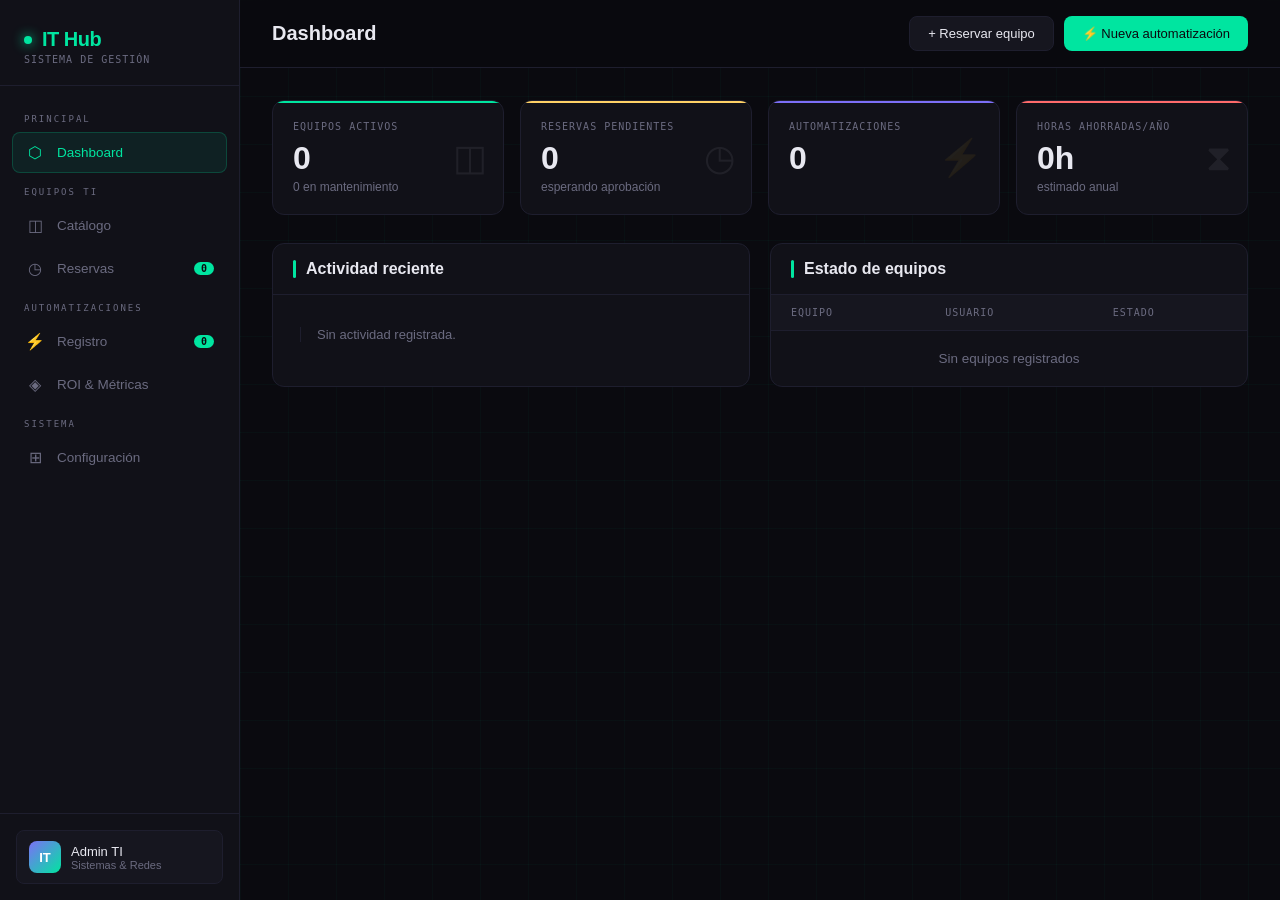
==== commit 5035137c: "Update script source path for app.js" ====
--- a/index.html
+++ b/index.html
@@ -455,6 +455,6 @@
 <!-- TOASTS -->
 <div class="toast-container" id="toasts"></div>
 
-<script src="app.js"></script>
+<script src="js/app.js"></script>
 </body>
 </html>
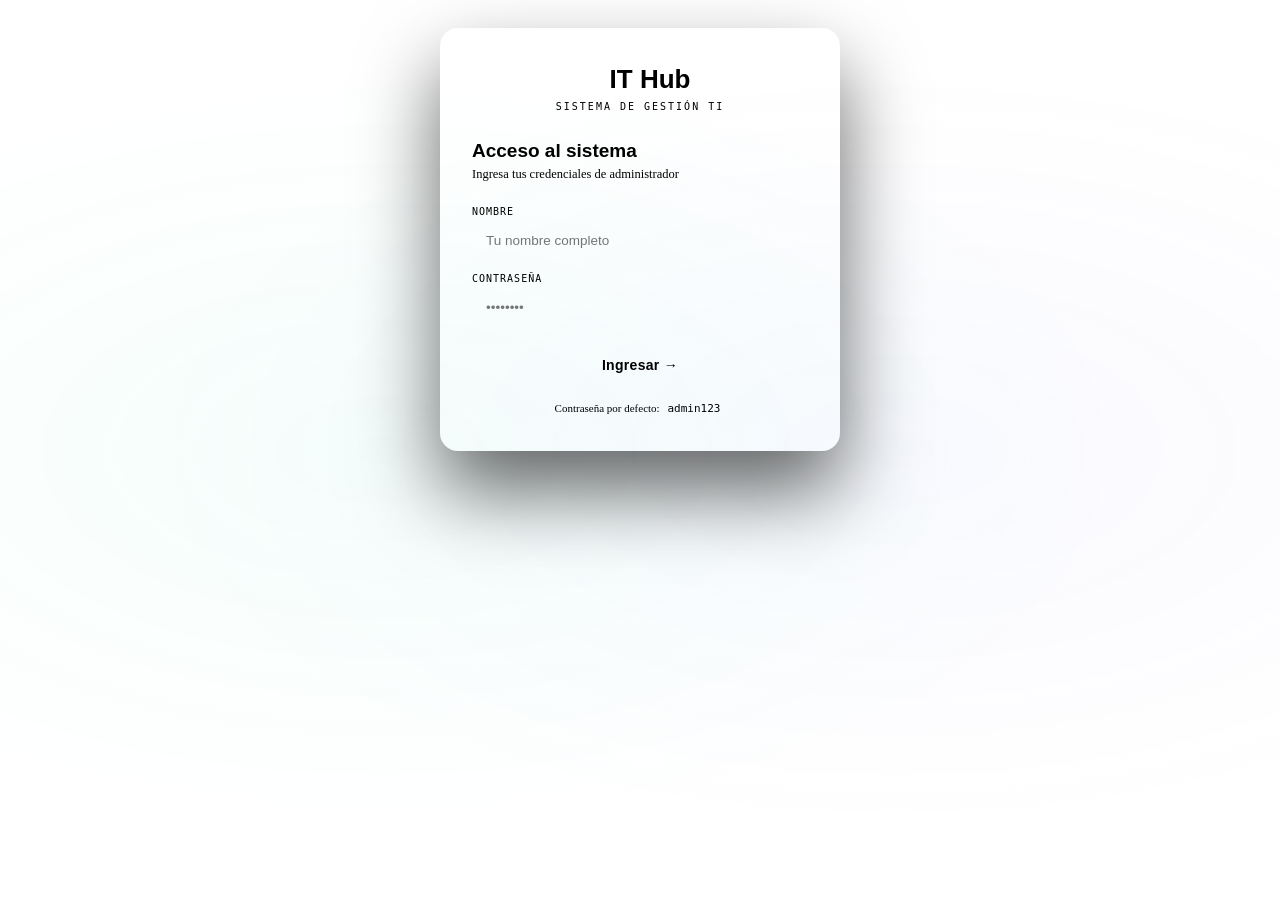
==== commit c43d3237: "Rename ed to index.html" ====
--- a/index.html
+++ b/index.html
@@ -1,460 +1,71 @@
 <!DOCTYPE html>
 <html lang="es">
 <head>
-  <meta charset="UTF-8">
-  <meta name="viewport" content="width=device-width, initial-scale=1.0">
-  <title>IT Hub — Reservas & Automatizaciones</title>
-  <link rel="stylesheet" href="css/style.css">
+<meta charset="UTF-8">
+<meta name="viewport" content="width=device-width, initial-scale=1.0">
+<title>IT Hub — Login</title>
+<link rel="stylesheet" href="styles.css">
+<style>
+body { display:flex; align-items:center; justify-content:center; overflow:auto; }
+body::after { content:''; position:fixed; inset:0; background:radial-gradient(ellipse at 30% 50%, rgba(0,229,160,.04) 0%, transparent 60%), radial-gradient(ellipse at 70% 50%, rgba(124,111,247,.04) 0%, transparent 60%); pointer-events:none; }
+.login-wrap { width:100%; max-width:400px; padding:20px; position:relative; z-index:1; }
+.login-box { background:var(--s1); border:1px solid var(--bd); border-radius:18px; padding:36px 32px; box-shadow:0 40px 80px rgba(0,0,0,.6); }
+.login-logo { text-align:center; margin-bottom:28px; }
+.login-logo-mark { font-family:'Syne',sans-serif; font-size:26px; font-weight:800; color:var(--a); display:inline-flex; align-items:center; gap:10px; }
+.login-logo-dot { width:10px; height:10px; background:var(--a); border-radius:50%; box-shadow:0 0 14px var(--a); animation:pulse 2s infinite; }
+.login-logo-sub { font-family:'IBM Plex Mono',monospace; font-size:10px; color:var(--mu); letter-spacing:2px; text-transform:uppercase; margin-top:6px; }
+.login-title { font-family:'Syne',sans-serif; font-size:19px; font-weight:700; margin-bottom:5px; }
+.login-desc { font-size:12.5px; color:var(--mu); margin-bottom:24px; }
+.login-field { margin-bottom:14px; }
+.login-label { font-family:'IBM Plex Mono',monospace; font-size:10px; color:var(--mu); text-transform:uppercase; letter-spacing:1px; margin-bottom:5px; display:block; }
+.login-input { width:100%; background:var(--s2); border:1px solid var(--bd); border-radius:9px; padding:11px 14px; color:var(--tx); font-size:13.5px; font-family:'IBM Plex Sans',sans-serif; outline:none; transition:all .2s; }
+.login-input:focus { border-color:var(--a); box-shadow:0 0 0 3px rgba(0,229,160,.07); }
+.login-btn { width:100%; background:var(--a); color:var(--bg); border:none; border-radius:9px; padding:13px; font-size:14px; font-weight:700; font-family:'Syne',sans-serif; cursor:pointer; transition:all .2s; letter-spacing:.3px; margin-top:4px; }
+.login-btn:hover { background:#00ffb5; box-shadow:0 4px 24px rgba(0,229,160,.35); transform:translateY(-1px); }
+.login-error { background:rgba(255,107,107,.08); border:1px solid rgba(255,107,107,.25); border-radius:7px; padding:9px 12px; font-size:12px; color:#ff6b6b; margin-bottom:13px; display:none; }
+.login-hint { text-align:center; margin-top:16px; font-size:11px; color:var(--mu); }
+.login-hint code { background:var(--s2); padding:1px 5px; border-radius:4px; font-family:'IBM Plex Mono',monospace; color:var(--a); }
+</style>
 </head>
 <body>
-
-<!-- SIDEBAR -->
-<aside class="sidebar">
-  <div class="logo">
-    <div class="logo-mark"><div class="dot"></div> IT Hub</div>
-    <div class="logo-sub">Sistema de Gestión</div>
-  </div>
-  <nav class="nav">
-    <div class="nav-section-label">Principal</div>
-    <div class="nav-item active" onclick="navigate('dashboard', this)">
-      <span class="nav-icon">⬡</span> Dashboard
+<div class="login-wrap">
+  <div class="login-box">
+    <div class="login-logo">
+      <div class="login-logo-mark"><div class="login-logo-dot"></div> IT Hub</div>
+      <div class="login-logo-sub">Sistema de Gestión TI</div>
     </div>
-    <div class="nav-section-label">Equipos TI</div>
-    <div class="nav-item" onclick="navigate('catalogo', this)">
-      <span class="nav-icon">◫</span> Catálogo
+    <div class="login-title">Acceso al sistema</div>
+    <div class="login-desc">Ingresa tus credenciales de administrador</div>
+    <div class="login-error" id="login-error">Contraseña incorrecta. Intenta nuevamente.</div>
+    <div class="login-field">
+      <label class="login-label">Nombre</label>
+      <input class="login-input" type="text" id="login-name" placeholder="Tu nombre completo" autocomplete="name">
     </div>
-    <div class="nav-item" onclick="navigate('reservas', this)">
-      <span class="nav-icon">◷</span> Reservas
-      <span class="nav-badge" id="badge-reservas">0</span>
+    <div class="login-field">
+      <label class="login-label">Contraseña</label>
+      <input class="login-input" type="password" id="login-pass" placeholder="••••••••"
+        onkeydown="if(event.key==='Enter')doLogin()">
     </div>
-    <div class="nav-section-label">Automatizaciones</div>
-    <div class="nav-item" onclick="navigate('automations', this)">
-      <span class="nav-icon">⚡</span> Registro
-      <span class="nav-badge" id="badge-auto">0</span>
-    </div>
-    <div class="nav-item" onclick="navigate('roi', this)">
-      <span class="nav-icon">◈</span> ROI &amp; Métricas
-    </div>
-    <div class="nav-section-label">Sistema</div>
-    <div class="nav-item" onclick="navigate('config', this)">
-      <span class="nav-icon">⊞</span> Configuración
-    </div>
-  </nav>
-  <div class="sidebar-footer">
-    <div class="user-info">
-      <div class="avatar">IT</div>
-      <div>
-        <div class="user-name" id="sidebar-user">Admin TI</div>
-        <div class="user-role" id="sidebar-role">Sistemas &amp; Redes</div>
-      </div>
-    </div>
-  </div>
-</aside>
-
-<!-- MAIN -->
-<main class="main">
-  <div class="topbar">
-    <div class="page-title" id="page-title">Dashboard</div>
-    <div class="topbar-actions">
-      <button class="btn btn-ghost" onclick="openModal('modal-reserva')">+ Reservar equipo</button>
-      <button class="btn btn-primary" onclick="openModal('modal-auto')">⚡ Nueva automatización</button>
-    </div>
-  </div>
-
-  <div class="content">
-
-    <!-- DASHBOARD -->
-    <div class="page active" id="page-dashboard">
-      <div class="stats-row">
-        <div class="stat-card" style="--card-accent:var(--accent)">
-          <div class="stat-label">Equipos activos</div>
-          <div class="stat-value" id="st-equipos">0</div>
-          <div class="stat-sub" id="st-equipos-sub"></div>
-          <div class="stat-icon">◫</div>
-        </div>
-        <div class="stat-card" style="--card-accent:var(--accent4)">
-          <div class="stat-label">Reservas pendientes</div>
-          <div class="stat-value" id="st-reservas-hoy">0</div>
-          <div class="stat-sub">esperando aprobación</div>
-          <div class="stat-icon">◷</div>
-        </div>
-        <div class="stat-card" style="--card-accent:var(--accent2)">
-          <div class="stat-label">Automatizaciones</div>
-          <div class="stat-value" id="st-autos">0</div>
-          <div class="stat-sub" id="st-autos-sub"></div>
-          <div class="stat-icon">⚡</div>
-        </div>
-        <div class="stat-card" style="--card-accent:var(--accent3)">
-          <div class="stat-label">Horas ahorradas/año</div>
-          <div class="stat-value" id="st-horas">0h</div>
-          <div class="stat-sub">estimado anual</div>
-          <div class="stat-icon">⧗</div>
-        </div>
-      </div>
-      <div style="display:grid;grid-template-columns:1fr 1fr;gap:20px">
-        <div class="table-wrap">
-          <div style="padding:16px 20px;border-bottom:1px solid var(--border)">
-            <div class="section-title">Actividad reciente</div>
-          </div>
-          <div style="padding:16px 20px">
-            <div class="timeline" id="timeline-activity"></div>
-          </div>
-        </div>
-        <div class="table-wrap">
-          <div style="padding:16px 20px;border-bottom:1px solid var(--border)">
-            <div class="section-title">Estado de equipos</div>
-          </div>
-          <table>
-            <thead><tr><th>Equipo</th><th>Usuario</th><th>Estado</th></tr></thead>
-            <tbody id="table-dashboard-equipos"></tbody>
-          </table>
-        </div>
-      </div>
-    </div>
-
-    <!-- CATÁLOGO -->
-    <div class="page" id="page-catalogo">
-      <div class="section-header">
-        <div class="section-title">Catálogo de Equipos</div>
-        <button class="btn btn-ghost" onclick="openModal('modal-equipo')">+ Agregar equipo</button>
-      </div>
-      <div class="table-filters">
-        <div class="search-wrap">
-          <input class="search-input" type="text" id="search-catalogo" placeholder="Buscar equipo..." oninput="renderCatalogo()">
-        </div>
-        <select class="filter-select" id="filter-tipo" onchange="renderCatalogo()">
-          <option value="">Todos los tipos</option>
-          <option>Laptop</option><option>Monitor</option><option>Teléfono</option>
-          <option>Tablet</option><option>Proyector</option><option>Impresora</option>
-          <option>Switch</option><option>Router</option><option>Servidor</option>
-        </select>
-        <select class="filter-select" id="filter-estado-cat" onchange="renderCatalogo()">
-          <option value="">Todos los estados</option>
-          <option>Disponible</option><option>En uso</option><option>Mantenimiento</option>
-        </select>
-      </div>
-      <div class="equipment-grid" id="equip-grid"></div>
-    </div>
-
-    <!-- RESERVAS -->
-    <div class="page" id="page-reservas">
-      <div class="section-header">
-        <div class="section-title">Reservas</div>
-        <button class="btn btn-primary" onclick="openModal('modal-reserva')">+ Nueva reserva</button>
-      </div>
-      <div class="cal-strip" id="cal-strip"></div>
-      <div class="table-wrap">
-        <div class="table-filters">
-          <div class="search-wrap">
-            <input class="search-input" type="text" id="search-reservas" placeholder="Buscar reservas..." oninput="renderReservas()">
-          </div>
-          <select class="filter-select" id="filter-estado-res" onchange="renderReservas()">
-            <option value="">Todos</option>
-            <option>Aprobada</option><option>Pendiente</option>
-            <option>Rechazada</option><option>Devuelta</option>
-          </select>
-        </div>
-        <table>
-          <thead>
-            <tr>
-              <th>Equipo</th><th>Solicitante</th><th>Área</th>
-              <th>Fecha inicio</th><th>Fecha fin</th><th>Estado</th><th>Acciones</th>
-            </tr>
-          </thead>
-          <tbody id="table-reservas"></tbody>
-        </table>
-      </div>
-    </div>
-
-    <!-- AUTOMATIZACIONES -->
-    <div class="page" id="page-automations">
-      <div class="section-header">
-        <div class="section-title">Registro de Automatizaciones</div>
-        <button class="btn btn-primary" onclick="openModal('modal-auto')">+ Nueva automatización</button>
-      </div>
-      <div class="table-filters" style="margin-bottom:16px">
-        <div class="search-wrap">
-          <input class="search-input" type="text" id="search-autos" placeholder="Buscar automatización..." oninput="renderAutos()">
-        </div>
-        <select class="filter-select" id="filter-area-auto" onchange="renderAutos()">
-          <option value="">Todas las áreas</option>
-          <option>TI</option><option>RRHH</option><option>Finanzas</option>
-          <option>Operaciones</option><option>Ventas</option><option>Logística</option><option>Marketing</option>
-        </select>
-        <select class="filter-select" id="filter-herramienta" onchange="renderAutos()">
-          <option value="">Todas las herramientas</option>
-          <option>Apps Script</option><option>Power Automate</option><option>Python</option>
-          <option>Zapier</option><option>Make</option><option>n8n</option>
-        </select>
-      </div>
-      <div class="auto-grid" id="auto-grid"></div>
-    </div>
-
-    <!-- ROI -->
-    <div class="page" id="page-roi">
-      <div class="section-header">
-        <div class="section-title">ROI &amp; Métricas de Automatizaciones</div>
-      </div>
-      <div class="roi-box" id="roi-summary"></div>
-      <div style="display:grid;grid-template-columns:1fr 1fr;gap:20px">
-        <div class="table-wrap">
-          <div style="padding:16px 20px;border-bottom:1px solid var(--border)">
-            <div class="section-title">Top automatizaciones por impacto</div>
-          </div>
-          <div style="padding:16px 20px" id="roi-top-list"></div>
-        </div>
-        <div class="table-wrap">
-          <div style="padding:16px 20px;border-bottom:1px solid var(--border)">
-            <div class="section-title">Ahorro por área</div>
-          </div>
-          <div style="padding:16px 20px" id="roi-by-area"></div>
-        </div>
-      </div>
-    </div>
-
-    <!-- CONFIG -->
-    <div class="page" id="page-config">
-      <div class="section-header">
-        <div class="section-title">Configuración del Sistema</div>
-      </div>
-      <div class="gs-info">
-        <strong>🔌 Integración con Google Sheets + Apps Script</strong><br><br>
-        1. En tu Google Sheet ejecuta <code>setupSheets()</code> para crear todas las hojas con columnas automáticamente.<br>
-        2. Despliega el script como <strong>Web App</strong> (Ejecutar como: yo, Acceso: cualquiera).<br>
-        3. Copia la URL generada y pégala abajo.<br>
-        4. Guarda y prueba la conexión.
-      </div>
-      <div class="table-wrap" style="padding:24px">
-        <div class="form-grid">
-          <div class="form-group">
-            <label class="form-label">URL Google Apps Script (Web App)</label>
-            <input class="form-input" type="text" id="gs-url" placeholder="https://script.google.com/macros/s/.../exec">
-          </div>
-          <div class="form-group">
-            <label class="form-label">Nombre de la organización</label>
-            <input class="form-input" type="text" id="org-name" value="Mi Empresa">
-          </div>
-          <div class="form-group">
-            <label class="form-label">Usuario actual</label>
-            <input class="form-input" type="text" id="current-user" value="Admin TI">
-          </div>
-          <div class="form-group">
-            <label class="form-label">Área del usuario</label>
-            <input class="form-input" type="text" id="current-area" value="Sistemas &amp; Redes">
-          </div>
-        </div>
-        <div style="margin-top:20px;display:flex;gap:10px">
-          <button class="btn btn-primary" onclick="saveConfig()">Guardar configuración</button>
-          <button class="btn btn-ghost" onclick="testConnection()">Probar conexión</button>
-          <button class="btn btn-ghost" onclick="exportData()">⤓ Exportar JSON</button>
-          <button class="btn btn-ghost" onclick="loadFromGS()">↓ Cargar desde Sheets</button>
-        </div>
-      </div>
-    </div>
-
-  </div><!-- /content -->
-</main>
-
-<!-- MODAL: Nueva Reserva -->
-<div class="modal-overlay" id="modal-reserva">
-  <div class="modal">
-    <div class="modal-header">
-      <div class="modal-title">◷ Nueva Reserva</div>
-      <div class="modal-close" onclick="closeModal('modal-reserva')">×</div>
-    </div>
-    <div class="modal-body">
-      <div class="form-grid">
-        <div class="form-group">
-          <label class="form-label">Solicitante</label>
-          <input class="form-input" id="r-solicitante" type="text" placeholder="Nombre completo">
-        </div>
-        <div class="form-group">
-          <label class="form-label">Área</label>
-          <select class="form-select" id="r-area">
-            <option>TI</option><option>RRHH</option><option>Finanzas</option>
-            <option>Operaciones</option><option>Ventas</option><option>Logística</option><option>Marketing</option>
-          </select>
-        </div>
-        <div class="form-group form-full">
-          <label class="form-label">Equipo a reservar</label>
-          <select class="form-select" id="r-equipo"><option value="">-- Seleccionar equipo --</option></select>
-        </div>
-        <div class="form-group">
-          <label class="form-label">Fecha de inicio</label>
-          <input class="form-input" id="r-inicio" type="date">
-        </div>
-        <div class="form-group">
-          <label class="form-label">Fecha de devolución</label>
-          <input class="form-input" id="r-fin" type="date">
-        </div>
-        <div class="form-group">
-          <label class="form-label">Hora de entrega</label>
-          <input class="form-input" id="r-hora" type="time" value="09:00">
-        </div>
-        <div class="form-group">
-          <label class="form-label">Prioridad</label>
-          <select class="form-select" id="r-prioridad">
-            <option>Normal</option><option>Urgente</option><option>Baja</option>
-          </select>
-        </div>
-        <div class="form-group form-full">
-          <label class="form-label">Propósito / Justificación</label>
-          <textarea class="form-textarea" id="r-proposito" placeholder="¿Para qué se necesita el equipo?"></textarea>
-        </div>
-      </div>
-    </div>
-    <div class="modal-footer">
-      <button class="btn btn-ghost" onclick="closeModal('modal-reserva')">Cancelar</button>
-      <button class="btn btn-primary" onclick="saveReserva()">Confirmar reserva</button>
-    </div>
+    <button class="login-btn" onclick="doLogin()">Ingresar →</button>
+    <div class="login-hint">Contraseña por defecto: <code>admin123</code></div>
   </div>
 </div>
-
-<!-- MODAL: Nueva Automatización -->
-<div class="modal-overlay" id="modal-auto">
-  <div class="modal" style="max-width:640px">
-    <div class="modal-header">
-      <div class="modal-title">⚡ Registrar Automatización</div>
-      <div class="modal-close" onclick="closeModal('modal-auto')">×</div>
-    </div>
-    <div class="modal-body">
-      <div class="form-grid">
-        <div class="form-group form-full">
-          <label class="form-label">Nombre de la automatización</label>
-          <input class="form-input" id="a-nombre" type="text" placeholder="Ej: Reporte semanal automático">
-        </div>
-        <div class="form-group form-full">
-          <label class="form-label">Descripción</label>
-          <textarea class="form-textarea" id="a-descripcion" placeholder="¿Qué hace esta automatización?"></textarea>
-        </div>
-        <div class="form-group">
-          <label class="form-label">Área beneficiada</label>
-          <select class="form-select" id="a-area">
-            <option>TI</option><option>RRHH</option><option>Finanzas</option>
-            <option>Operaciones</option><option>Ventas</option><option>Logística</option><option>Marketing</option>
-          </select>
-        </div>
-        <div class="form-group">
-          <label class="form-label">Herramienta utilizada</label>
-          <select class="form-select" id="a-herramienta">
-            <option>Apps Script</option><option>Power Automate</option><option>Python</option>
-            <option>Zapier</option><option>Make</option><option>n8n</option><option>Otro</option>
-          </select>
-        </div>
-        <div class="form-group">
-          <label class="form-label">Tiempo de desarrollo (horas)</label>
-          <input class="form-input" id="a-dev-horas" type="number" min="0.5" step="0.5" placeholder="Ej: 8">
-        </div>
-        <div class="form-group">
-          <label class="form-label">Horas ahorradas por mes</label>
-          <input class="form-input" id="a-ahorro" type="number" min="0" step="0.5" placeholder="Ej: 20">
-        </div>
-        <div class="form-group">
-          <label class="form-label">Fecha de implementación</label>
-          <input class="form-input" id="a-fecha" type="date">
-        </div>
-        <div class="form-group">
-          <label class="form-label">Estado</label>
-          <select class="form-select" id="a-estado">
-            <option>Activa</option><option>En pruebas</option><option>Pausada</option><option>Deprecada</option>
-          </select>
-        </div>
-        <div class="form-group form-full">
-          <label class="form-label">¿Qué procesos afectó? (separar con coma)</label>
-          <input class="form-input" id="a-afecto" type="text" placeholder="Ej: Reportes, Correos, Control de BD">
-        </div>
-        <div class="form-group form-full">
-          <label class="form-label">¿Qué mejoró / impacto cualitativo?</label>
-          <textarea class="form-textarea" id="a-mejoro" placeholder="Ej: Eliminó errores manuales, redujo tiempo de respuesta..."></textarea>
-        </div>
-        <div class="form-group">
-          <label class="form-label">Complejidad (1–5)</label>
-          <select class="form-select" id="a-complejidad">
-            <option value="1">1 — Muy simple</option>
-            <option value="2">2 — Simple</option>
-            <option value="3" selected>3 — Media</option>
-            <option value="4">4 — Compleja</option>
-            <option value="5">5 — Muy compleja</option>
-          </select>
-        </div>
-        <div class="form-group">
-          <label class="form-label">Personas beneficiadas</label>
-          <input class="form-input" id="a-personas" type="number" min="1" placeholder="Ej: 15">
-        </div>
-      </div>
-    </div>
-    <div class="modal-footer">
-      <button class="btn btn-ghost" onclick="closeModal('modal-auto')">Cancelar</button>
-      <button class="btn btn-primary" onclick="saveAuto()">Guardar automatización</button>
-    </div>
-  </div>
-</div>
-
-<!-- MODAL: Agregar Equipo -->
-<div class="modal-overlay" id="modal-equipo">
-  <div class="modal">
-    <div class="modal-header">
-      <div class="modal-title">◫ Agregar Equipo</div>
-      <div class="modal-close" onclick="closeModal('modal-equipo')">×</div>
-    </div>
-    <div class="modal-body">
-      <div class="form-grid">
-        <div class="form-group form-full">
-          <label class="form-label">Nombre del equipo</label>
-          <input class="form-input" id="e-nombre" type="text" placeholder="Ej: Laptop Dell XPS 15">
-        </div>
-        <div class="form-group">
-          <label class="form-label">Tipo</label>
-          <select class="form-select" id="e-tipo">
-            <option>Laptop</option><option>Monitor</option><option>Teléfono</option>
-            <option>Tablet</option><option>Proyector</option><option>Impresora</option>
-            <option>Switch</option><option>Router</option><option>Servidor</option>
-          </select>
-        </div>
-        <div class="form-group">
-          <label class="form-label">Número de serie</label>
-          <input class="form-input" id="e-serie" type="text" placeholder="SN-XXXX">
-        </div>
-        <div class="form-group">
-          <label class="form-label">Marca / Modelo</label>
-          <input class="form-input" id="e-modelo" type="text" placeholder="Dell XPS 15">
-        </div>
-        <div class="form-group">
-          <label class="form-label">Ubicación actual</label>
-          <input class="form-input" id="e-ubicacion" type="text" placeholder="Sala TI / Almacén">
-        </div>
-        <div class="form-group">
-          <label class="form-label">Año de compra</label>
-          <input class="form-input" id="e-anio" type="number" placeholder="2024" min="2000" max="2030">
-        </div>
-        <div class="form-group form-full">
-          <label class="form-label">Especificaciones técnicas</label>
-          <textarea class="form-textarea" id="e-specs" placeholder="RAM, procesador, almacenamiento..."></textarea>
-        </div>
-      </div>
-    </div>
-    <div class="modal-footer">
-      <button class="btn btn-ghost" onclick="closeModal('modal-equipo')">Cancelar</button>
-      <button class="btn btn-primary" onclick="saveEquipo()">Agregar equipo</button>
-    </div>
-  </div>
-</div>
-
-<!-- MODAL: Detalle -->
-<div class="modal-overlay" id="modal-detail">
-  <div class="modal" style="max-width:500px">
-    <div class="modal-header">
-      <div class="modal-title" id="detail-title">Detalle</div>
-      <div class="modal-close" onclick="closeModal('modal-detail')">×</div>
-    </div>
-    <div class="modal-body" id="detail-body"></div>
-    <div class="modal-footer" id="detail-footer"></div>
-  </div>
-</div>
-
-<!-- TOASTS -->
-<div class="toast-container" id="toasts"></div>
-
-<script src="js/app.js"></script>
+<div id="toasts"></div>
+<script>
+const PASS_KEY = 'pass_admin';
+function doLogin() {
+  const name = document.getElementById('login-name').value.trim();
+  const pass = document.getElementById('login-pass').value;
+  const err  = document.getElementById('login-error');
+  err.style.display = 'none';
+  if (!name) { err.textContent='Ingresa tu nombre.'; err.style.display='block'; return; }
+  const stored = localStorage.getItem(PASS_KEY) || 'admin123';
+  if (pass !== stored) { err.textContent='Contraseña incorrecta.'; err.style.display='block'; return; }
+  sessionStorage.setItem('ithub_session', JSON.stringify({ name, role:'admin', ts: Date.now() }));
+  window.location.href = 'dashboard.html';
+}
+// Si ya hay sesión, redirigir
+if (sessionStorage.getItem('ithub_session')) window.location.href = 'dashboard.html';
+</script>
 </body>
 </html>
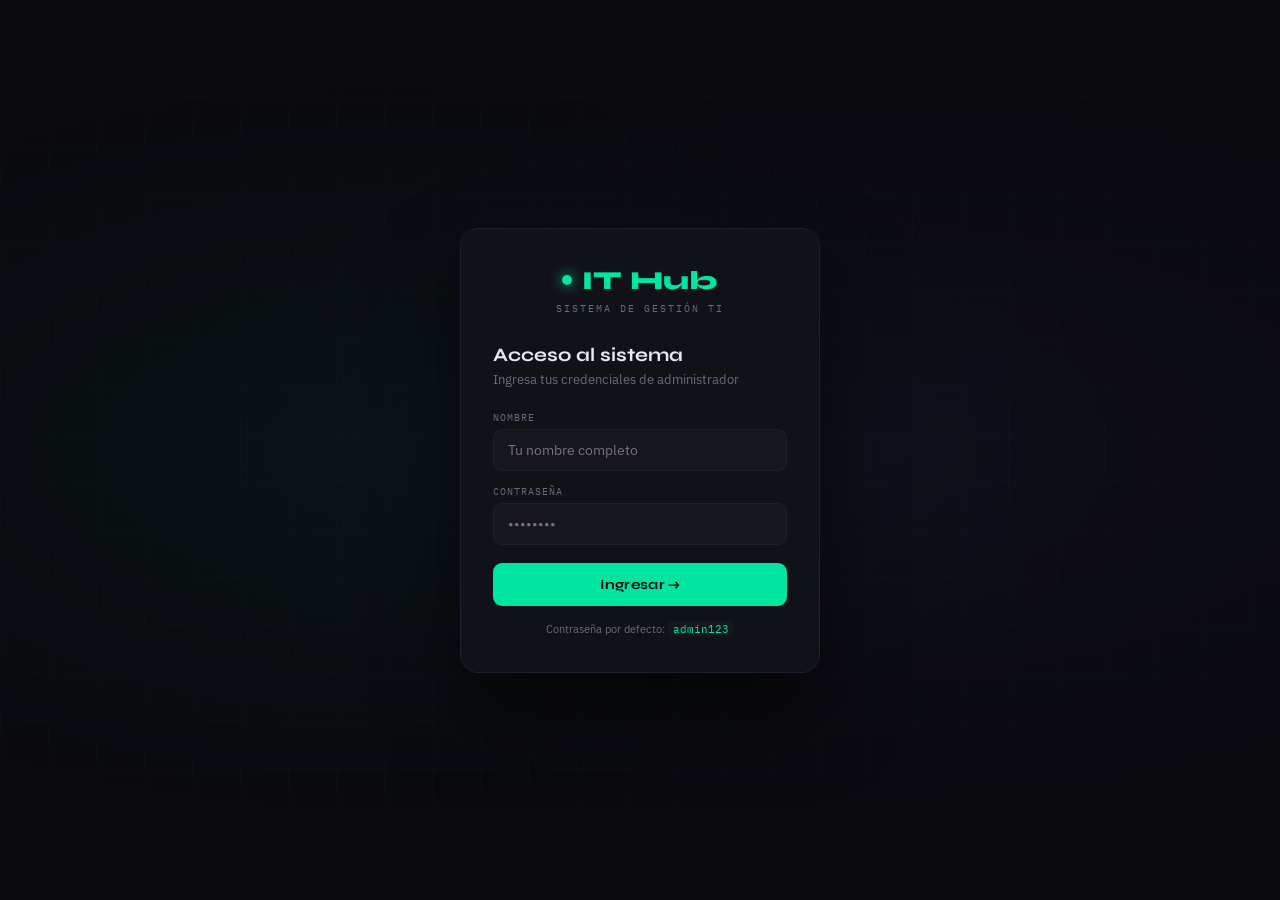
==== commit 722e6980: "Update index.html" ====
--- a/index.html
+++ b/index.html
@@ -4,27 +4,27 @@
 <meta charset="UTF-8">
 <meta name="viewport" content="width=device-width, initial-scale=1.0">
 <title>IT Hub — Login</title>
-<link rel="stylesheet" href="styles.css">
+<link rel="stylesheet" href="css/styles.css">
 <style>
-body { display:flex; align-items:center; justify-content:center; overflow:auto; }
-body::after { content:''; position:fixed; inset:0; background:radial-gradient(ellipse at 30% 50%, rgba(0,229,160,.04) 0%, transparent 60%), radial-gradient(ellipse at 70% 50%, rgba(124,111,247,.04) 0%, transparent 60%); pointer-events:none; }
-.login-wrap { width:100%; max-width:400px; padding:20px; position:relative; z-index:1; }
-.login-box { background:var(--s1); border:1px solid var(--bd); border-radius:18px; padding:36px 32px; box-shadow:0 40px 80px rgba(0,0,0,.6); }
-.login-logo { text-align:center; margin-bottom:28px; }
-.login-logo-mark { font-family:'Syne',sans-serif; font-size:26px; font-weight:800; color:var(--a); display:inline-flex; align-items:center; gap:10px; }
-.login-logo-dot { width:10px; height:10px; background:var(--a); border-radius:50%; box-shadow:0 0 14px var(--a); animation:pulse 2s infinite; }
-.login-logo-sub { font-family:'IBM Plex Mono',monospace; font-size:10px; color:var(--mu); letter-spacing:2px; text-transform:uppercase; margin-top:6px; }
-.login-title { font-family:'Syne',sans-serif; font-size:19px; font-weight:700; margin-bottom:5px; }
-.login-desc { font-size:12.5px; color:var(--mu); margin-bottom:24px; }
-.login-field { margin-bottom:14px; }
-.login-label { font-family:'IBM Plex Mono',monospace; font-size:10px; color:var(--mu); text-transform:uppercase; letter-spacing:1px; margin-bottom:5px; display:block; }
-.login-input { width:100%; background:var(--s2); border:1px solid var(--bd); border-radius:9px; padding:11px 14px; color:var(--tx); font-size:13.5px; font-family:'IBM Plex Sans',sans-serif; outline:none; transition:all .2s; }
-.login-input:focus { border-color:var(--a); box-shadow:0 0 0 3px rgba(0,229,160,.07); }
-.login-btn { width:100%; background:var(--a); color:var(--bg); border:none; border-radius:9px; padding:13px; font-size:14px; font-weight:700; font-family:'Syne',sans-serif; cursor:pointer; transition:all .2s; letter-spacing:.3px; margin-top:4px; }
-.login-btn:hover { background:#00ffb5; box-shadow:0 4px 24px rgba(0,229,160,.35); transform:translateY(-1px); }
-.login-error { background:rgba(255,107,107,.08); border:1px solid rgba(255,107,107,.25); border-radius:7px; padding:9px 12px; font-size:12px; color:#ff6b6b; margin-bottom:13px; display:none; }
-.login-hint { text-align:center; margin-top:16px; font-size:11px; color:var(--mu); }
-.login-hint code { background:var(--s2); padding:1px 5px; border-radius:4px; font-family:'IBM Plex Mono',monospace; color:var(--a); }
+body{display:flex;align-items:center;justify-content:center;overflow:auto}
+body::after{content:'';position:fixed;inset:0;background:radial-gradient(ellipse at 30% 50%,rgba(0,229,160,.04),transparent 60%),radial-gradient(ellipse at 70% 50%,rgba(124,111,247,.04),transparent 60%);pointer-events:none}
+.login-wrap{width:100%;max-width:400px;padding:20px;position:relative;z-index:1}
+.login-box{background:var(--s1);border:1px solid var(--bd);border-radius:18px;padding:36px 32px;box-shadow:0 40px 80px rgba(0,0,0,.6)}
+.login-logo{text-align:center;margin-bottom:28px}
+.login-logo-mark{font-family:'Syne',sans-serif;font-size:26px;font-weight:800;color:var(--a);display:inline-flex;align-items:center;gap:10px}
+.login-logo-dot{width:10px;height:10px;background:var(--a);border-radius:50%;box-shadow:0 0 14px var(--a);animation:pulse 2s infinite}
+.login-logo-sub{font-family:'IBM Plex Mono',monospace;font-size:10px;color:var(--mu);letter-spacing:2px;text-transform:uppercase;margin-top:6px}
+.login-title{font-family:'Syne',sans-serif;font-size:19px;font-weight:700;margin-bottom:5px}
+.login-desc{font-size:12.5px;color:var(--mu);margin-bottom:24px}
+.login-field{margin-bottom:14px}
+.login-label{font-family:'IBM Plex Mono',monospace;font-size:10px;color:var(--mu);text-transform:uppercase;letter-spacing:1px;margin-bottom:5px;display:block}
+.login-input{width:100%;background:var(--s2);border:1px solid var(--bd);border-radius:9px;padding:11px 14px;color:var(--tx);font-size:13.5px;font-family:'IBM Plex Sans',sans-serif;outline:none;transition:all .2s}
+.login-input:focus{border-color:var(--a);box-shadow:0 0 0 3px rgba(0,229,160,.07)}
+.login-btn{width:100%;background:var(--a);color:var(--bg);border:none;border-radius:9px;padding:13px;font-size:14px;font-weight:700;font-family:'Syne',sans-serif;cursor:pointer;transition:all .2s;letter-spacing:.3px;margin-top:4px}
+.login-btn:hover{background:#00ffb5;box-shadow:0 4px 24px rgba(0,229,160,.35);transform:translateY(-1px)}
+.login-error{background:rgba(255,107,107,.08);border:1px solid rgba(255,107,107,.25);border-radius:7px;padding:9px 12px;font-size:12px;color:#ff6b6b;margin-bottom:13px;display:none}
+.login-hint{text-align:center;margin-top:16px;font-size:11px;color:var(--mu)}
+.login-hint code{background:var(--s2);padding:1px 5px;border-radius:4px;font-family:'IBM Plex Mono',monospace;color:var(--a)}
 </style>
 </head>
 <body>
@@ -36,15 +36,14 @@
     </div>
     <div class="login-title">Acceso al sistema</div>
     <div class="login-desc">Ingresa tus credenciales de administrador</div>
-    <div class="login-error" id="login-error">Contraseña incorrecta. Intenta nuevamente.</div>
+    <div class="login-error" id="login-error"></div>
     <div class="login-field">
       <label class="login-label">Nombre</label>
       <input class="login-input" type="text" id="login-name" placeholder="Tu nombre completo" autocomplete="name">
     </div>
     <div class="login-field">
       <label class="login-label">Contraseña</label>
-      <input class="login-input" type="password" id="login-pass" placeholder="••••••••"
-        onkeydown="if(event.key==='Enter')doLogin()">
+      <input class="login-input" type="password" id="login-pass" placeholder="••••••••" onkeydown="if(event.key==='Enter')doLogin()">
     </div>
     <button class="login-btn" onclick="doLogin()">Ingresar →</button>
     <div class="login-hint">Contraseña por defecto: <code>admin123</code></div>
@@ -52,20 +51,18 @@
 </div>
 <div id="toasts"></div>
 <script>
-const PASS_KEY = 'pass_admin';
-function doLogin() {
-  const name = document.getElementById('login-name').value.trim();
-  const pass = document.getElementById('login-pass').value;
-  const err  = document.getElementById('login-error');
-  err.style.display = 'none';
-  if (!name) { err.textContent='Ingresa tu nombre.'; err.style.display='block'; return; }
-  const stored = localStorage.getItem(PASS_KEY) || 'admin123';
-  if (pass !== stored) { err.textContent='Contraseña incorrecta.'; err.style.display='block'; return; }
-  sessionStorage.setItem('ithub_session', JSON.stringify({ name, role:'admin', ts: Date.now() }));
-  window.location.href = 'dashboard.html';
+if(sessionStorage.getItem('ithub_session'))window.location.href='dashboard.html';
+function doLogin(){
+  const name=document.getElementById('login-name').value.trim();
+  const pass=document.getElementById('login-pass').value;
+  const err=document.getElementById('login-error');
+  err.style.display='none';
+  if(!name){err.textContent='Ingresa tu nombre.';err.style.display='block';return;}
+  const stored=localStorage.getItem('pass_admin')||'admin123';
+  if(pass!==stored){err.textContent='Contraseña incorrecta.';err.style.display='block';return;}
+  sessionStorage.setItem('ithub_session',JSON.stringify({name,role:'admin',ts:Date.now()}));
+  window.location.href='dashboard.html';
 }
-// Si ya hay sesión, redirigir
-if (sessionStorage.getItem('ithub_session')) window.location.href = 'dashboard.html';
 </script>
 </body>
 </html>
--- a/css/styles.css
+++ b/css/styles.css
@@ -0,0 +1,148 @@
+@import url('https://fonts.googleapis.com/css2?family=Syne:wght@400;600;700;800&family=IBM+Plex+Mono:wght@300;400;500&family=IBM+Plex+Sans:wght@300;400;500&display=swap');
+:root{--bg:#0a0a0f;--s1:#111118;--s2:#16161f;--s3:#1c1c28;--bd:#1e1e2e;--bd2:#2a2a3e;--a:#00e5a0;--a2:#7c6ff7;--a3:#ff6b6b;--a4:#ffd166;--a5:#38bdf8;--tx:#e8e8f0;--mu:#6b6b80;--sw:250px}
+*,*::before,*::after{margin:0;padding:0;box-sizing:border-box}
+html,body{height:100%}
+body{font-family:'IBM Plex Sans',sans-serif;background:var(--bg);color:var(--tx);overflow:hidden;display:flex}
+body::before{content:'';position:fixed;inset:0;background-image:linear-gradient(rgba(0,229,160,.02) 1px,transparent 1px),linear-gradient(90deg,rgba(0,229,160,.02) 1px,transparent 1px);background-size:48px 48px;pointer-events:none;z-index:0}
+#sidebar{width:var(--sw);height:100vh;flex-shrink:0;background:var(--s1);border-right:1px solid var(--bd);display:flex;flex-direction:column;position:relative;z-index:100;transition:transform .3s}
+.logo{padding:22px 18px 16px;border-bottom:1px solid var(--bd)}
+.logo-mark{font-family:'Syne',sans-serif;font-weight:800;font-size:18px;color:var(--a);display:flex;align-items:center;gap:9px}
+.logo-dot{width:8px;height:8px;background:var(--a);border-radius:50%;box-shadow:0 0 10px var(--a);animation:pulse 2s infinite}
+@keyframes pulse{0%,100%{opacity:1;transform:scale(1)}50%{opacity:.5;transform:scale(.8)}}
+.logo-sub{font-family:'IBM Plex Mono',monospace;font-size:9px;color:var(--mu);margin-top:3px;letter-spacing:1.5px;text-transform:uppercase}
+.nav{flex:1;padding:10px 8px;overflow-y:auto}
+.nav-section{font-family:'IBM Plex Mono',monospace;font-size:9px;color:var(--mu);letter-spacing:2px;text-transform:uppercase;padding:12px 10px 5px}
+.nav-item{display:flex;align-items:center;gap:9px;padding:9px 10px;border-radius:8px;cursor:pointer;font-size:13px;color:var(--mu);border:1px solid transparent;transition:all .15s;text-decoration:none;user-select:none}
+.nav-item:hover{background:var(--s2);color:var(--tx);border-color:var(--bd)}
+.nav-item.active{background:rgba(0,229,160,.08);color:var(--a);border-color:rgba(0,229,160,.2)}
+.nav-icon{font-size:14px;width:17px;text-align:center;flex-shrink:0}
+.nav-label{flex:1}
+.sidebar-footer{padding:10px;border-top:1px solid var(--bd)}
+.user-card{display:flex;align-items:center;gap:9px;padding:9px 11px;border-radius:9px;background:var(--s2);border:1px solid var(--bd)}
+.avatar{width:32px;height:32px;border-radius:8px;flex-shrink:0;background:linear-gradient(135deg,var(--a2),var(--a));display:flex;align-items:center;justify-content:center;font-family:'Syne',sans-serif;font-weight:700;font-size:12px;color:white}
+.uname{font-size:12.5px;font-weight:600}
+.uorg{font-size:10px;color:var(--mu);margin-top:1px}
+.logout-btn{margin-left:auto;width:22px;height:22px;border-radius:5px;background:none;border:1px solid var(--bd);color:var(--mu);cursor:pointer;font-size:11px;display:flex;align-items:center;justify-content:center;transition:all .15s;flex-shrink:0}
+.logout-btn:hover{border-color:var(--a3);color:var(--a3)}
+#app{flex:1;display:flex;flex-direction:column;height:100vh;overflow:hidden;position:relative;z-index:1}
+.topbar{padding:13px 24px;border-bottom:1px solid var(--bd);display:flex;align-items:center;justify-content:space-between;gap:12px;background:rgba(10,10,15,.9);backdrop-filter:blur(20px);flex-shrink:0}
+.topbar-left{display:flex;align-items:center;gap:10px}
+.page-title{font-family:'Syne',sans-serif;font-size:17px;font-weight:700}
+.topbar-right{display:flex;align-items:center;gap:8px;flex-shrink:0}
+#menu-btn{display:none;background:var(--s2);border:1px solid var(--bd);border-radius:8px;width:34px;height:34px;cursor:pointer;align-items:center;justify-content:center;font-size:15px;color:var(--tx);transition:all .15s;flex-shrink:0}
+#menu-btn:hover{border-color:var(--a);color:var(--a)}
+.content{flex:1;overflow-y:auto;padding:22px 24px}
+.btn{display:inline-flex;align-items:center;gap:6px;padding:8px 15px;border-radius:8px;font-size:12.5px;font-weight:500;cursor:pointer;border:none;transition:all .15s;font-family:'IBM Plex Sans',sans-serif;white-space:nowrap;text-decoration:none}
+.btn-primary{background:var(--a);color:var(--bg)}
+.btn-primary:hover{background:#00ffb5;transform:translateY(-1px);box-shadow:0 4px 16px rgba(0,229,160,.3)}
+.btn-ghost{background:var(--s2);color:var(--tx);border:1px solid var(--bd)}
+.btn-ghost:hover{border-color:var(--a);color:var(--a)}
+.btn-danger{background:rgba(255,107,107,.1);color:var(--a3);border:1px solid rgba(255,107,107,.25)}
+.btn-danger:hover{background:rgba(255,107,107,.2)}
+.btn-sm{padding:5px 10px;font-size:11px;border-radius:6px}
+.btn-icon{width:30px;height:30px;padding:0;justify-content:center;font-size:13px;border-radius:6px}
+.stats-row{display:grid;grid-template-columns:repeat(4,1fr);gap:12px;margin-bottom:20px}
+.stat-card{background:var(--s1);border:1px solid var(--bd);border-radius:11px;padding:16px;position:relative;overflow:hidden;transition:all .2s}
+.stat-card:hover{transform:translateY(-2px);box-shadow:0 8px 28px rgba(0,0,0,.3)}
+.stat-card::before{content:'';position:absolute;top:0;left:0;right:0;height:2px;background:var(--ca,var(--a))}
+.stat-label{font-family:'IBM Plex Mono',monospace;font-size:9px;color:var(--mu);text-transform:uppercase;letter-spacing:1.2px;margin-bottom:8px}
+.stat-value{font-family:'Syne',sans-serif;font-size:28px;font-weight:800;line-height:1;margin-bottom:4px}
+.stat-sub{font-size:11px;color:var(--mu)}
+.stat-icon{position:absolute;right:12px;top:50%;transform:translateY(-50%);font-size:30px;opacity:.06}
+.sec-header{display:flex;align-items:center;justify-content:space-between;margin-bottom:13px;gap:12px;flex-wrap:wrap}
+.sec-title{font-family:'Syne',sans-serif;font-size:14px;font-weight:700;display:flex;align-items:center;gap:8px}
+.sec-title::before{content:'';width:3px;height:15px;background:var(--a);border-radius:2px;flex-shrink:0}
+.card{background:var(--s1);border:1px solid var(--bd);border-radius:11px;overflow:hidden}
+.card-header{padding:13px 17px;border-bottom:1px solid var(--bd);display:flex;align-items:center;justify-content:space-between;gap:10px;flex-wrap:wrap}
+.filters{display:flex;gap:8px;align-items:center;flex-wrap:wrap;padding:10px 17px;border-bottom:1px solid var(--bd)}
+.search-box{position:relative;flex:1;min-width:160px}
+.search-box::before{content:'⌕';position:absolute;left:9px;top:50%;transform:translateY(-50%);color:var(--mu);font-size:14px;pointer-events:none;z-index:1}
+.search-inp{width:100%;background:var(--s2);border:1px solid var(--bd);border-radius:7px;padding:7px 10px 7px 28px;color:var(--tx);font-size:12px;font-family:'IBM Plex Sans',sans-serif;outline:none;transition:border-color .15s}
+.search-inp:focus{border-color:var(--a)}
+.sel{background:var(--s2);border:1px solid var(--bd);border-radius:7px;padding:7px 9px;color:var(--tx);font-size:12px;font-family:'IBM Plex Sans',sans-serif;outline:none;cursor:pointer}
+.sel:focus{border-color:var(--a)}
+table{width:100%;border-collapse:collapse}
+thead tr{background:var(--s2)}
+th{padding:9px 16px;text-align:left;font-family:'IBM Plex Mono',monospace;font-size:9px;color:var(--mu);letter-spacing:1.2px;text-transform:uppercase;font-weight:500;white-space:nowrap}
+td{padding:11px 16px;border-bottom:1px solid var(--bd);font-size:12.5px;vertical-align:middle}
+tr:last-child td{border-bottom:none}
+tbody tr{transition:background .1s;cursor:pointer}
+tbody tr:hover{background:rgba(255,255,255,.015)}
+.badge{display:inline-flex;align-items:center;gap:3px;padding:2px 8px;border-radius:20px;font-size:10px;font-weight:600;font-family:'IBM Plex Mono',monospace;white-space:nowrap}
+.bg{background:rgba(0,229,160,.1);color:var(--a);border:1px solid rgba(0,229,160,.18)}
+.by{background:rgba(255,209,102,.1);color:var(--a4);border:1px solid rgba(255,209,102,.18)}
+.br{background:rgba(255,107,107,.1);color:var(--a3);border:1px solid rgba(255,107,107,.18)}
+.bp{background:rgba(124,111,247,.1);color:var(--a2);border:1px solid rgba(124,111,247,.18)}
+.bi{background:rgba(56,189,248,.1);color:var(--a5);border:1px solid rgba(56,189,248,.18)}
+.bx{background:rgba(107,107,128,.1);color:var(--mu);border:1px solid rgba(107,107,128,.18)}
+.fg{display:flex;flex-direction:column;gap:5px;margin-bottom:13px}
+.row2{display:grid;grid-template-columns:1fr 1fr;gap:13px}
+.row3{display:grid;grid-template-columns:1fr 1fr 1fr;gap:13px}
+label.fl{font-family:'IBM Plex Mono',monospace;font-size:10px;color:var(--mu);text-transform:uppercase;letter-spacing:.8px}
+.fi,.fs,.fta{width:100%;background:var(--s2);border:1px solid var(--bd);border-radius:7px;padding:8px 11px;color:var(--tx);font-size:13px;font-family:'IBM Plex Sans',sans-serif;outline:none;transition:border-color .15s}
+.fi:focus,.fs:focus,.fta:focus{border-color:var(--a);box-shadow:0 0 0 3px rgba(0,229,160,.06)}
+.fta{resize:vertical;min-height:65px}
+.overlay{position:fixed;inset:0;background:rgba(0,0,0,.78);backdrop-filter:blur(8px);z-index:1000;display:none;align-items:center;justify-content:center;padding:14px}
+.overlay.open{display:flex}
+.modal{background:var(--s1);border:1px solid var(--bd);border-radius:15px;width:100%;max-width:560px;max-height:90vh;overflow-y:auto;box-shadow:0 32px 80px rgba(0,0,0,.6);animation:mIn .2s ease}
+.modal-lg{max-width:720px}
+@keyframes mIn{from{opacity:0;transform:scale(.96) translateY(8px)}to{opacity:1;transform:scale(1) translateY(0)}}
+.mhead{padding:18px 22px 14px;border-bottom:1px solid var(--bd);display:flex;justify-content:space-between;align-items:center}
+.mtitle{font-family:'Syne',sans-serif;font-size:16px;font-weight:700}
+.mclose{width:28px;height:28px;border-radius:7px;background:var(--s2);border:1px solid var(--bd);color:var(--mu);cursor:pointer;display:flex;align-items:center;justify-content:center;font-size:16px;transition:all .15s}
+.mclose:hover{border-color:var(--a3);color:var(--a3)}
+.mbody{padding:18px 22px}
+.mfoot{padding:11px 22px 18px;display:flex;gap:8px;justify-content:flex-end;border-top:1px solid var(--bd)}
+.kv{display:flex;justify-content:space-between;align-items:center;padding:7px 0;border-bottom:1px solid var(--bd);font-size:12.5px}
+.kv:last-child{border-bottom:none}
+.kk{color:var(--mu);font-size:11.5px}
+.chip{display:inline-flex;padding:2px 7px;border-radius:5px;font-size:10.5px;font-family:'IBM Plex Mono',monospace;background:var(--s2);border:1px solid var(--bd);color:var(--mu)}
+#toasts{position:fixed;bottom:18px;right:18px;z-index:9999;display:flex;flex-direction:column;gap:6px;pointer-events:none}
+.toast{background:var(--s1);border:1px solid var(--bd);border-radius:9px;padding:11px 14px;display:flex;gap:9px;min-width:250px;max-width:320px;box-shadow:0 8px 32px rgba(0,0,0,.5);animation:tIn .22s ease;pointer-events:all;transition:opacity .3s,transform .3s}
+@keyframes tIn{from{opacity:0;transform:translateX(14px)}to{opacity:1;transform:translateX(0)}}
+.toast.s{border-left:3px solid var(--a)}
+.toast.e{border-left:3px solid var(--a3)}
+.toast.i{border-left:3px solid var(--a2)}
+.toast.w{border-left:3px solid var(--a4)}
+.t-ico{font-size:15px;flex-shrink:0}
+.t-tx{flex:1;font-size:12px}
+.t-title{font-weight:600;margin-bottom:2px}
+.t-sub{color:var(--mu);font-size:11px}
+.empty{text-align:center;padding:44px 20px;color:var(--mu)}
+.empty-ico{font-size:38px;margin-bottom:9px;opacity:.33}
+.empty-t{font-family:'Syne',sans-serif;font-size:14px;font-weight:700;color:var(--tx);margin-bottom:4px}
+.empty-s{font-size:12px}
+.bar-row{margin-bottom:11px}
+.bar-top{display:flex;justify-content:space-between;margin-bottom:4px;font-size:12px}
+.bar-top span:last-child{font-family:'IBM Plex Mono',monospace;font-size:11px;color:var(--a)}
+.bar-bg{height:4px;background:var(--bd);border-radius:4px;overflow:hidden}
+.bar-fill{height:100%;background:linear-gradient(90deg,var(--a),var(--a2));border-radius:4px;transition:width .5s ease}
+.bar-fill.p{background:linear-gradient(90deg,var(--a2),var(--a3))}
+.gs-info{background:rgba(124,111,247,.06);border:1px solid rgba(124,111,247,.16);border-radius:9px;padding:13px 16px;margin-bottom:16px;font-size:12.5px;line-height:1.8;color:var(--mu)}
+.gs-info strong{color:var(--a2)}
+.gs-info code{background:var(--s2);padding:1px 5px;border-radius:4px;font-family:'IBM Plex Mono',monospace;font-size:11px;color:var(--a)}
+.steps{counter-reset:step;margin-top:11px}
+.step{counter-increment:step;display:flex;gap:10px;align-items:flex-start;margin-bottom:10px}
+.step::before{content:counter(step);width:20px;height:20px;background:rgba(0,229,160,.1);border:1px solid rgba(0,229,160,.2);border-radius:5px;font-family:'Syne',sans-serif;font-size:10px;font-weight:700;color:var(--a);display:flex;align-items:center;justify-content:center;flex-shrink:0;margin-top:2px}
+.step-body{font-size:12.5px;color:var(--mu);line-height:1.6}
+.step-body strong{color:var(--tx)}
+#sidebar-overlay{display:none;position:fixed;inset:0;background:rgba(0,0,0,.6);z-index:99;backdrop-filter:blur(2px)}
+@media(max-width:1100px){.stats-row{grid-template-columns:repeat(2,1fr)}}
+@media(max-width:720px){
+  #sidebar{position:fixed;left:0;top:0;bottom:0;transform:translateX(-100%);z-index:200}
+  #sidebar.mobile-open{transform:translateX(0)}
+  #sidebar-overlay.show{display:block}
+  #app{width:100vw}
+  #menu-btn{display:flex}
+  .content{padding:14px}
+  .topbar{padding:11px 14px}
+  .stats-row{grid-template-columns:repeat(2,1fr);gap:9px}
+  .row2,.row3{grid-template-columns:1fr}
+  th,td{padding:8px 11px}
+  .btn-text{display:none}
+}
+@media(max-width:440px){.stats-row{grid-template-columns:1fr}}
+::-webkit-scrollbar{width:4px;height:4px}
+::-webkit-scrollbar-track{background:transparent}
+::-webkit-scrollbar-thumb{background:var(--bd);border-radius:4px}
+::-webkit-scrollbar-thumb:hover{background:var(--mu)}
